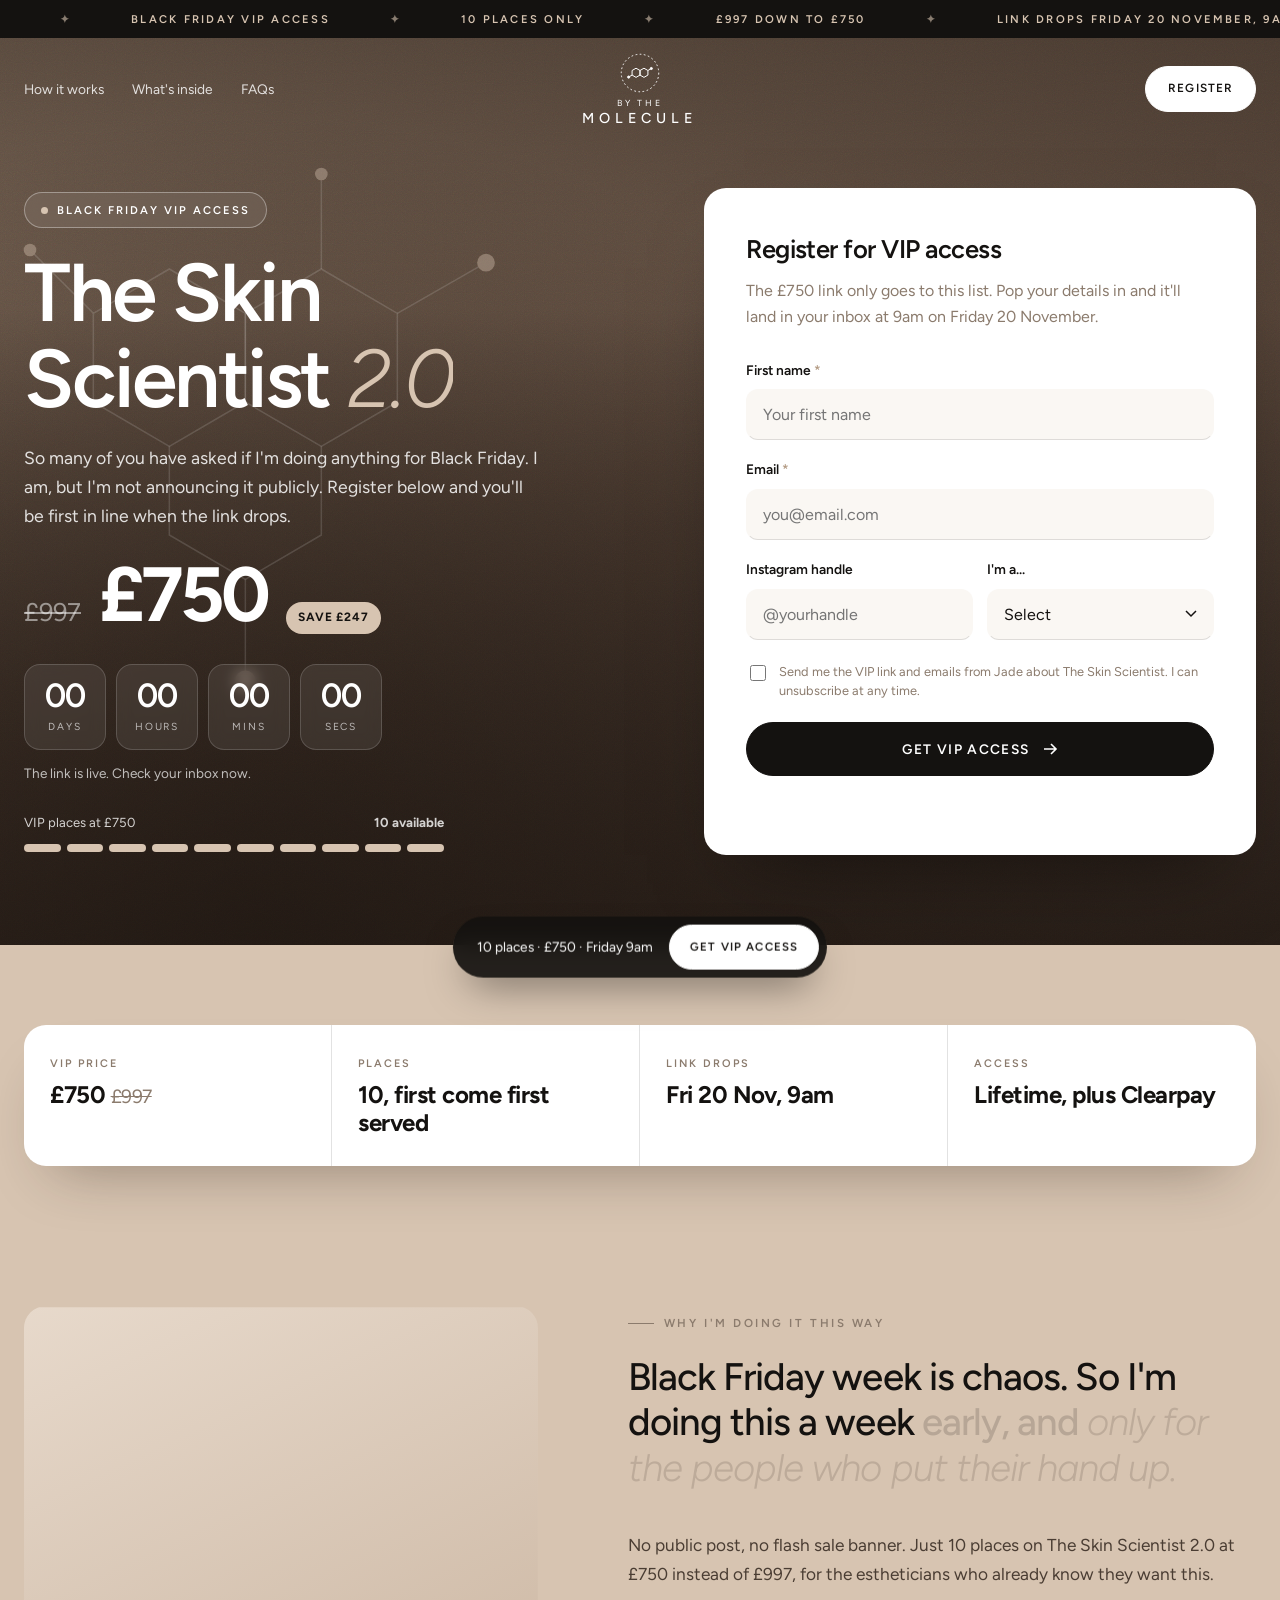
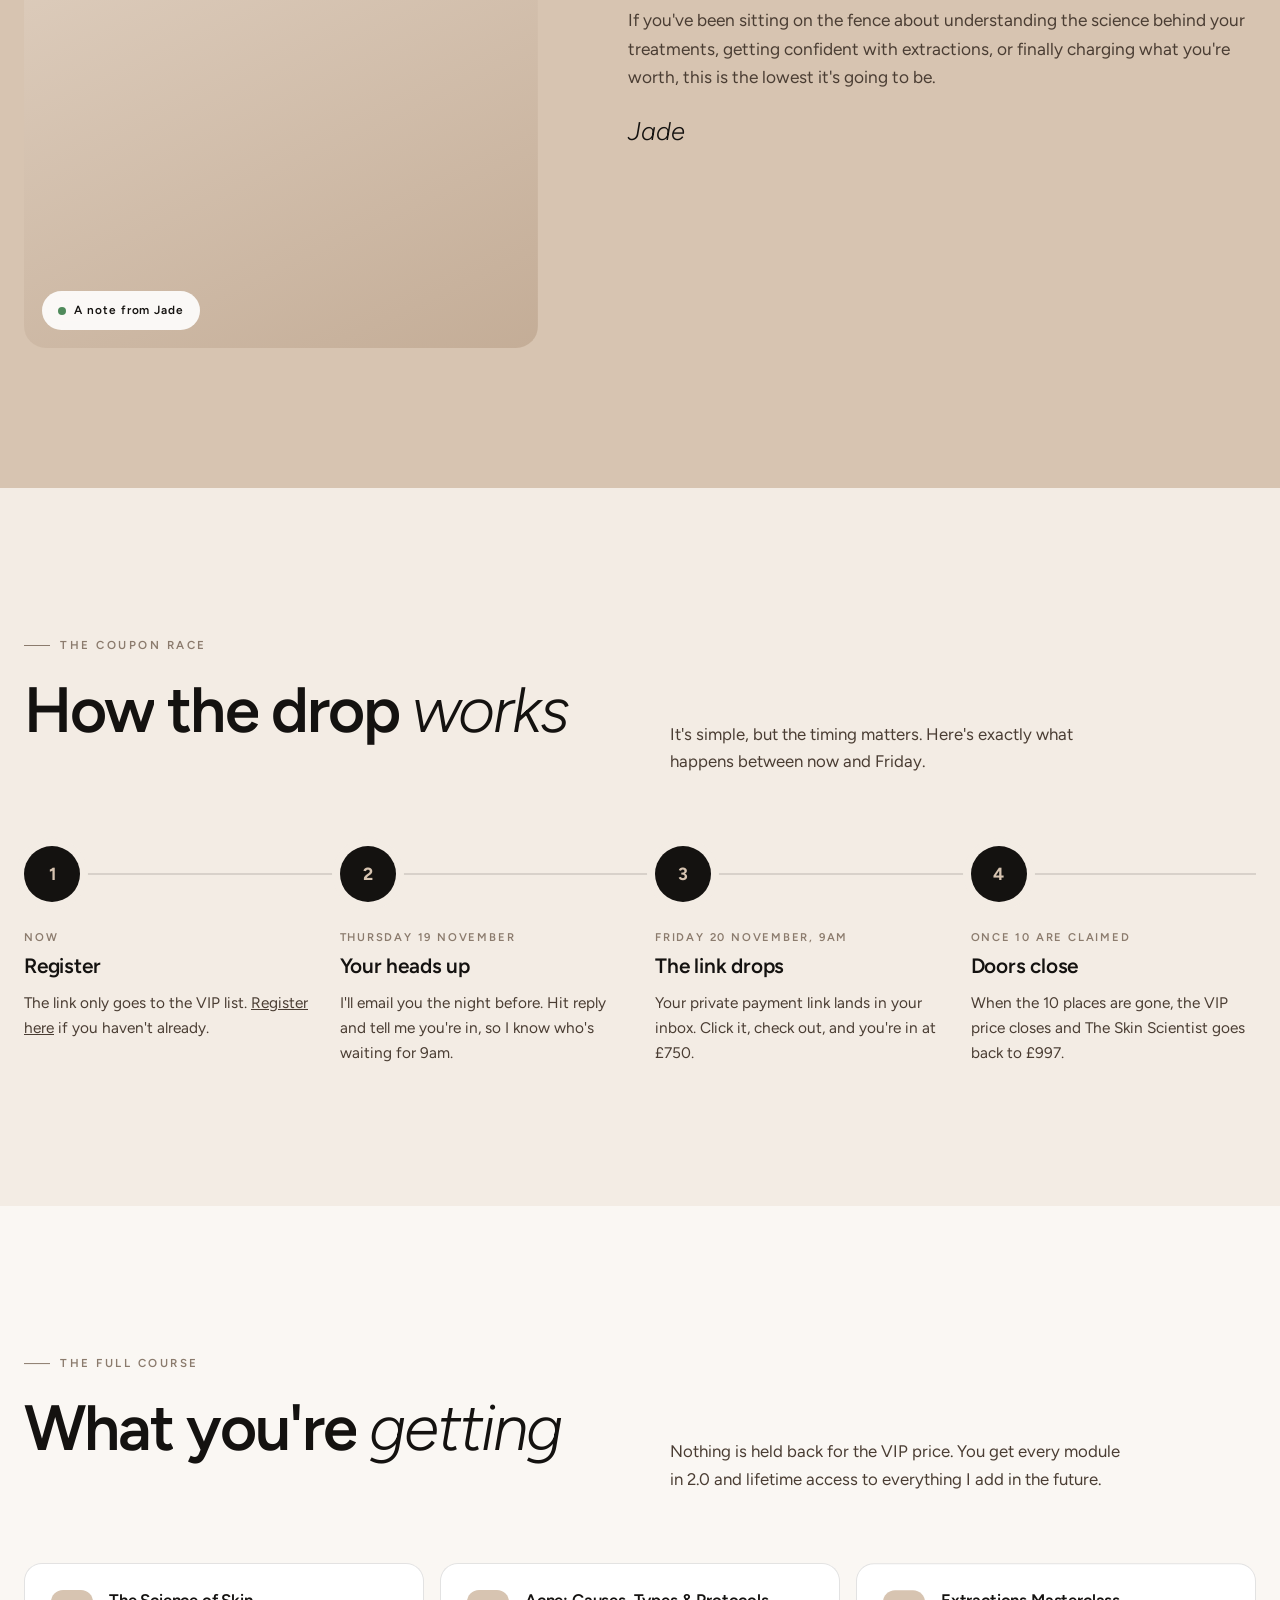
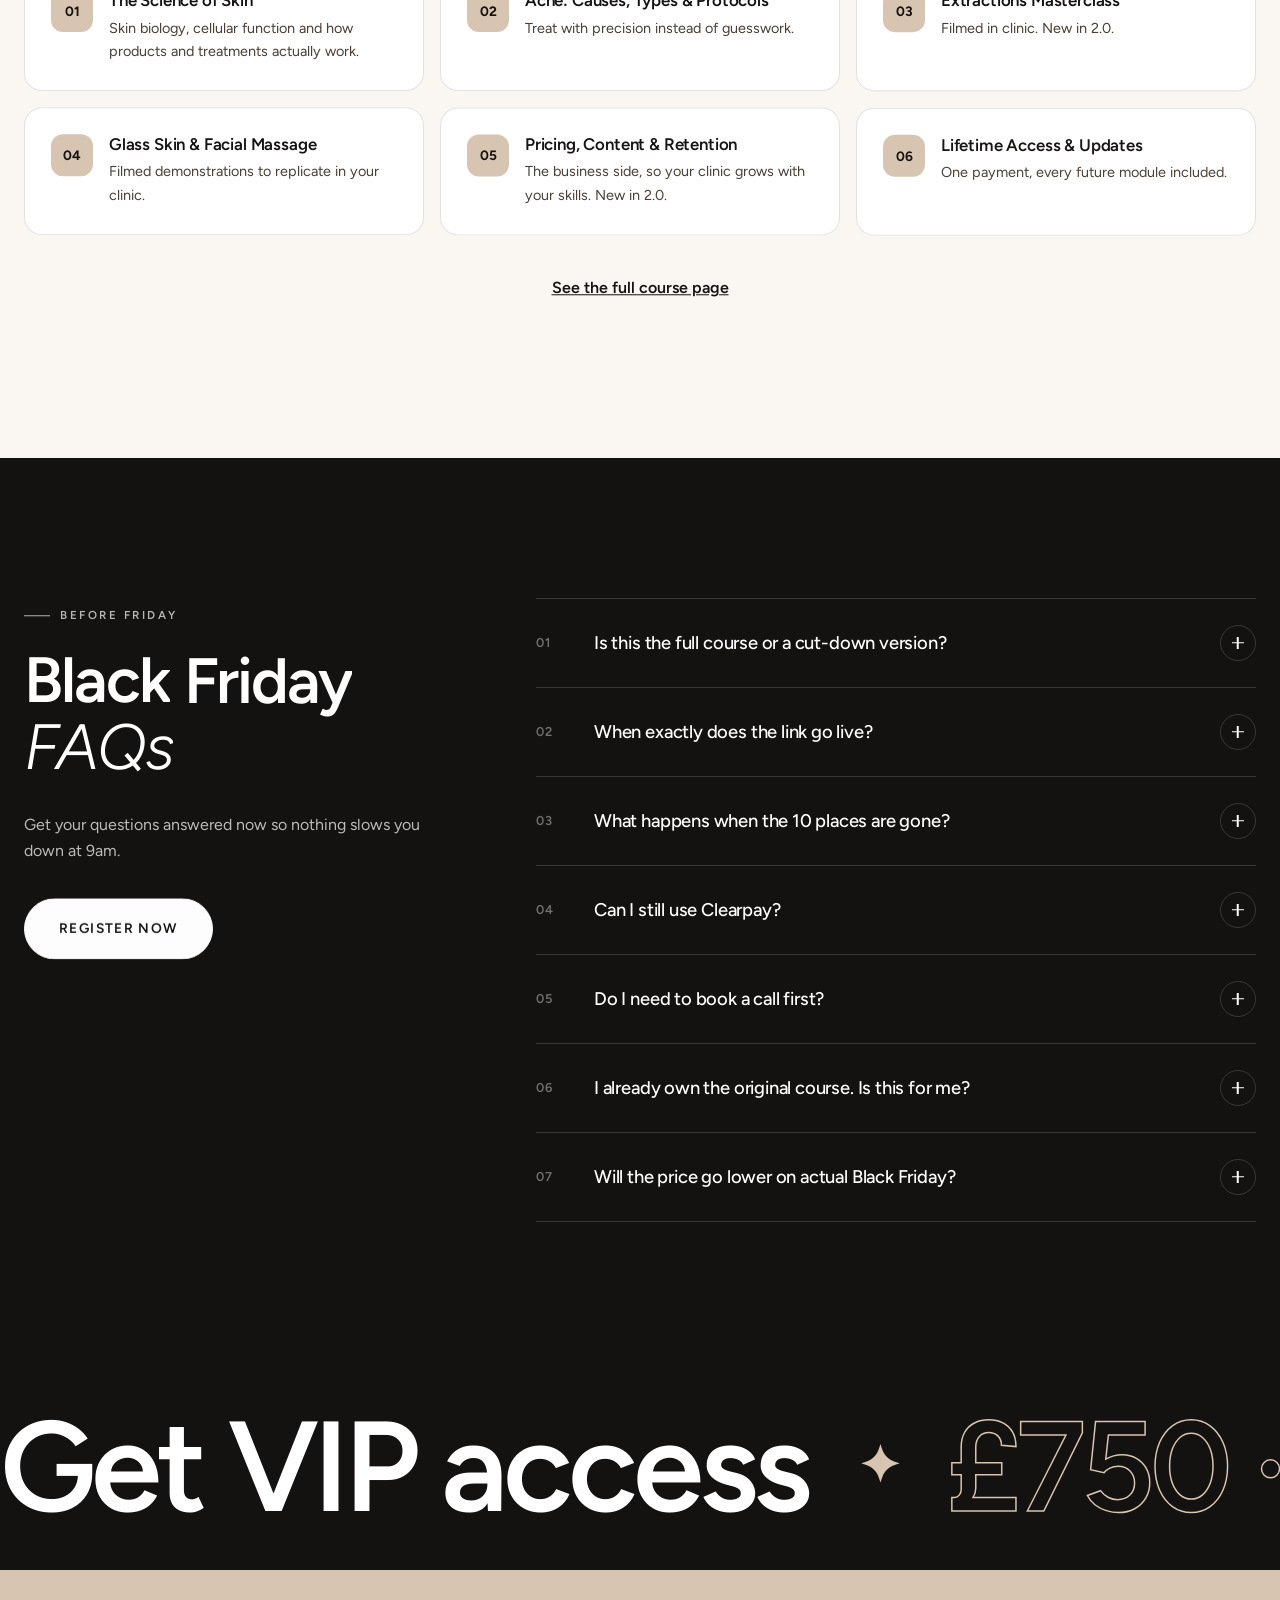
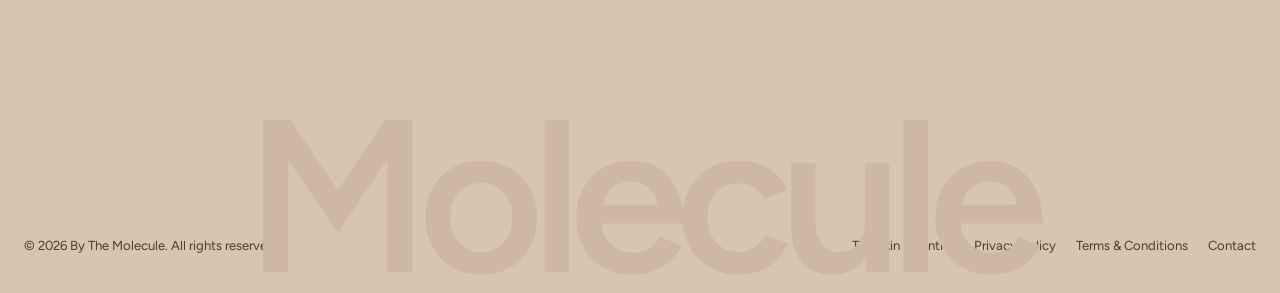
==== black-friday/index.html @ 4984ec11 "Add Skin Scientist sales page and Black Friday VIP register page Static HTML/CSS/JS site with GSAP a" ====
<!DOCTYPE html>
<html lang="en-GB">
<head>
  <meta charset="UTF-8">
  <meta name="viewport" content="width=device-width, initial-scale=1">
  <title>Black Friday VIP Access | The Skin Scientist 2.0</title>
  <meta name="description" content="Register for Black Friday VIP access to The Skin Scientist 2.0. 10 places at £750, link drops Friday 20 November at 9am.">
  <meta name="robots" content="noindex, nofollow">
  <meta property="og:title" content="Black Friday VIP Access | The Skin Scientist 2.0">
  <meta property="og:description" content="10 places. £750. Link drops Friday 20 November, 9am. VIP list only.">
  <meta property="og:image" content="../assets/img/og-black-friday.jpg">
  <link rel="icon" href="../assets/img/favicon.png">
  <link rel="preconnect" href="https://fonts.googleapis.com">
  <link rel="preconnect" href="https://fonts.gstatic.com" crossorigin>
  <link href="https://fonts.googleapis.com/css2?family=Figtree:ital,wght@0,300;0,400;0,500;0,600;0,700;1,300;1,400&display=swap" rel="stylesheet">
  <link rel="stylesheet" href="../assets/css/styles.css">
  <script>
    document.documentElement.classList.add("anim");
    setTimeout(function () { if (!window.gsap) document.documentElement.classList.remove("anim"); }, 2500);
  </script>
</head>
<body>

  <div class="cursor" aria-hidden="true"></div>

  <div class="announce" aria-label="Announcement">
    <div class="announce-track">
      <span>Black Friday VIP access</span><span>10 places only</span><span>£997 down to £750</span><span>Link drops Friday 20 November, 9am</span>
      <span>Black Friday VIP access</span><span>10 places only</span><span>£997 down to £750</span><span>Link drops Friday 20 November, 9am</span>
    </div>
  </div>

  <!-- ================= HEADER ================= -->
  <header class="site-header">
    <div class="container header-inner">
      <nav class="main-nav" aria-label="On this page">
        <a href="#how">How it works</a>
        <a href="#inside">What's inside</a>
        <a href="#faq">FAQs</a>
      </nav>
      <button class="nav-toggle" aria-label="Menu" aria-expanded="false"><span></span><span></span><span></span></button>
      <a href="../skin-scientist/" class="logo" aria-label="The Skin Scientist">
        <svg class="logo-mark" viewBox="0 0 48 48" fill="none" stroke="currentColor" stroke-width="1.2">
          <circle class="ring" cx="24" cy="24" r="22.5" stroke-dasharray="2 3"/>
          <path d="M14.5 21l4.75-2.75L24 21v5.5l-4.75 2.75-4.75-2.75z"/>
          <path d="M24 21l4.75-2.75L33.5 21v5.5l-4.75 2.75L24 26.5z"/>
          <path d="M33.5 21l3.5-2M14.5 26.5l-3.5 2"/>
          <circle cx="37.6" cy="18.6" r="1.3" fill="currentColor"/>
          <circle cx="10.4" cy="28.9" r="1.3" fill="currentColor"/>
        </svg>
        <span class="logo-small">By The</span>
        <span class="logo-big">Molecule</span>
      </a>
      <div class="header-cta"><a href="#register" class="btn magnetic">Register</a></div>
    </div>
  </header>

  <div class="mobile-menu" aria-label="Mobile menu">
    <a href="#register">Register</a>
    <a href="#how">How it works</a>
    <a href="#inside">What's inside</a>
    <a href="#faq">FAQs</a>
  </div>

  <main>

    <!-- ================= HERO + REGISTER FORM ================= -->
    <section class="reg-hero" id="register" data-hide-sticky>
      <div class="hero-bg"><img src="../assets/img/hero-treatment-room.jpg" alt="" fetchpriority="high"></div>
      <div class="hero-grain"></div>

      <svg class="hero-molecule" viewBox="0 0 600 600" fill="none" stroke-width="1.2" aria-hidden="true" style="left:-160px;right:auto;top:60px;opacity:.4">
        <path d="M200 170l60-35 60 35v70l-60 35-60-35z"/>
        <path d="M320 170l60-35 60 35v70l-60 35-60-35z"/>
        <path d="M260 275v70l60 35 60-35v-70"/>
        <line x1="440" y1="170" x2="510" y2="130"/>
        <line x1="380" y1="135" x2="380" y2="60"/>
        <line x1="320" y1="380" x2="320" y2="460"/>
        <line x1="200" y1="170" x2="150" y2="120"/>
        <circle cx="510" cy="130" r="7"/>
        <circle cx="380" cy="60" r="5"/>
        <circle cx="320" cy="460" r="8"/>
        <circle cx="150" cy="120" r="5"/>
      </svg>

      <div class="container reg-grid">
        <div>
          <span class="pill" data-reveal><i></i> Black Friday VIP access</span>
          <h1 data-split>The Skin Scientist <span class="soft">2.0</span></h1>
          <p class="lead" data-reveal>So many of you have asked if I'm doing anything for Black Friday. I am, but I'm not announcing it publicly. Register below and you'll be first in line when the link drops.</p>

          <div class="price-strike" data-reveal><s>£997</s><b>£750</b><span>Save £247</span></div>

          <div class="countdown" data-countdown="2026-11-20T09:00:00Z" aria-label="Countdown to the link drop" data-reveal>
            <div><b data-d>00</b><small>Days</small></div>
            <div><b data-h>00</b><small>Hours</small></div>
            <div><b data-m>00</b><small>Mins</small></div>
            <div><b data-s>00</b><small>Secs</small></div>
          </div>
          <p class="countdown-caption" data-countdown-caption data-reveal>until the VIP link drops: Friday 20 November, 9am UK time</p>

          <div class="places" data-reveal>
            <div class="places-row"><span>VIP places at £750</span><b>10 available</b></div>
            <div class="places-dots"><i class="lit"></i><i class="lit"></i><i class="lit"></i><i class="lit"></i><i class="lit"></i><i class="lit"></i><i class="lit"></i><i class="lit"></i><i class="lit"></i><i class="lit"></i></div>
          </div>
        </div>

        <div class="form-card" data-reveal>
          <h3>Register for VIP access</h3>
          <p class="form-intro">The £750 link only goes to this list. Pop your details in and it'll land in your inbox at 9am on Friday 20 November.</p>
          <form data-form="vip">
            <div class="field">
              <label for="v-name">First name <span class="req">*</span></label>
              <input id="v-name" name="first_name" type="text" autocomplete="given-name" placeholder="Your first name" required>
            </div>
            <div class="field">
              <label for="v-email">Email <span class="req">*</span></label>
              <input id="v-email" name="email" type="email" autocomplete="email" placeholder="you@email.com" required>
            </div>
            <div class="field-row">
              <div class="field">
                <label for="v-ig">Instagram handle</label>
                <input id="v-ig" name="instagram" type="text" placeholder="@yourhandle">
              </div>
              <div class="field">
                <label for="v-role">I'm a...</label>
                <select id="v-role" name="role">
                  <option value="">Select</option>
                  <option>Esthetician</option>
                  <option>Skin specialist</option>
                  <option>Facialist</option>
                  <option>Clinic owner</option>
                  <option>In training</option>
                </select>
              </div>
            </div>
            <label class="consent">
              <input type="checkbox" name="consent" required>
              <span>Send me the VIP link and emails from Jade about The Skin Scientist. I can unsubscribe at any time.</span>
            </label>
            <button type="submit" class="btn btn--block">Get VIP access
              <svg class="arrow" viewBox="0 0 16 16" fill="none" stroke="currentColor" stroke-width="1.6"><path d="M2 8h12M9 3l5 5-5 5"/></svg>
            </button>
            <p class="form-msg" role="status"></p>
          </form>
          <div class="form-success" role="status">
            <span class="check"><svg viewBox="0 0 40 40"><path d="M10 21l7 7 14-15"/></svg></span>
            <h3>You're on the list</h3>
            <p>Watch your inbox at 9am on Friday 20 November. Search for "Skin Scientist" and move my email to your main inbox so the link doesn't get lost.</p>
          </div>
        </div>
      </div>
    </section>

    <!-- ================= FACTS ================= -->
    <section class="section--sand" style="padding:80px 0">
      <div class="container">
        <div class="facts" data-stagger>
          <div><small>VIP price</small><b>£750 <span style="color:var(--muted);font-weight:400;font-size:.8em"><s>£997</s></span></b></div>
          <div><small>Places</small><b>10, first come first served</b></div>
          <div><small>Link drops</small><b>Fri 20 Nov, 9am</b></div>
          <div><small>Access</small><b>Lifetime, plus Clearpay</b></div>
        </div>
      </div>
    </section>

    <!-- ================= LETTER ================= -->
    <section class="section section--sand" style="padding-top:60px">
      <div class="container why-grid" style="margin-top:0">
        <div class="sticky-media">
          <div class="media" data-clip>
            <img src="../assets/img/jade-laptop.jpg" alt="Jade Irving" loading="lazy">
            <span class="media-tag"><i></i> A note from Jade</span>
          </div>
        </div>
        <div>
          <span class="eyebrow" data-reveal>Why I'm doing it this way</span>
          <p class="statement" data-fill style="font-size:clamp(1.6rem,3vw,2.6rem)">Black Friday week is chaos. So I'm doing this a week early, and <span class="soft">only for the people who put their hand up.</span></p>
          <div class="prose-lg" style="margin-top:30px">
            <p data-reveal>No public post, no flash sale banner. Just 10 places on The Skin Scientist 2.0 at £750 instead of £997, for the estheticians who already know they want this.</p>
            <p data-reveal>If you've been sitting on the fence about understanding the science behind your treatments, getting confident with extractions, or finally charging what you're worth, this is the lowest it's going to be.</p>
            <p data-reveal style="font-size:1.6rem;font-style:italic;font-weight:300;color:var(--ink)">Jade</p>
          </div>
        </div>
      </div>
    </section>

    <!-- ================= HOW IT WORKS ================= -->
    <section class="section section--cream" id="how">
      <div class="container">
        <div class="section-head" style="margin-bottom:0">
          <div>
            <span class="eyebrow" data-reveal>The coupon race</span>
            <h2 data-split>How the drop <span class="soft">works</span></h2>
          </div>
          <p data-reveal>It's simple, but the timing matters. Here's exactly what happens between now and Friday.</p>
        </div>
        <div class="timeline">
          <div class="timeline-line"><i></i></div>
          <div class="t-step" data-reveal>
            <div class="t-dot">1</div>
            <div class="t-when">Now</div>
            <h3>Register</h3>
            <p>The link only goes to the VIP list. <a href="#register">Register here</a> if you haven't already.</p>
          </div>
          <div class="t-step" data-reveal>
            <div class="t-dot">2</div>
            <div class="t-when">Thursday 19 November</div>
            <h3>Your heads up</h3>
            <p>I'll email you the night before. Hit reply and tell me you're in, so I know who's waiting for 9am.</p>
          </div>
          <div class="t-step" data-reveal>
            <div class="t-dot">3</div>
            <div class="t-when">Friday 20 November, 9am</div>
            <h3>The link drops</h3>
            <p>Your private payment link lands in your inbox. Click it, check out, and you're in at £750.</p>
          </div>
          <div class="t-step" data-reveal>
            <div class="t-dot">4</div>
            <div class="t-when">Once 10 are claimed</div>
            <h3>Doors close</h3>
            <p>When the 10 places are gone, the VIP price closes and The Skin Scientist goes back to £997.</p>
          </div>
        </div>
      </div>
    </section>

    <!-- ================= WHAT'S INSIDE ================= -->
    <section class="section section--paper" id="inside">
      <div class="container">
        <div class="section-head">
          <div>
            <span class="eyebrow" data-reveal>The full course</span>
            <h2 data-split>What you're <span class="soft">getting</span></h2>
          </div>
          <p data-reveal>Nothing is held back for the VIP price. You get every module in 2.0 and lifetime access to everything I add in the future.</p>
        </div>
        <div class="inside-grid" data-stagger>
          <div class="inside-item"><span class="ix">01</span><div><h3>The Science of Skin</h3><p>Skin biology, cellular function and how products and treatments actually work.</p></div></div>
          <div class="inside-item"><span class="ix">02</span><div><h3>Acne: Causes, Types &amp; Protocols</h3><p>Treat with precision instead of guesswork.</p></div></div>
          <div class="inside-item"><span class="ix">03</span><div><h3>Extractions Masterclass</h3><p>Filmed in clinic. New in 2.0.</p></div></div>
          <div class="inside-item"><span class="ix">04</span><div><h3>Glass Skin &amp; Facial Massage</h3><p>Filmed demonstrations to replicate in your clinic.</p></div></div>
          <div class="inside-item"><span class="ix">05</span><div><h3>Pricing, Content &amp; Retention</h3><p>The business side, so your clinic grows with your skills. New in 2.0.</p></div></div>
          <div class="inside-item"><span class="ix">06</span><div><h3>Lifetime Access &amp; Updates</h3><p>One payment, every future module included.</p></div></div>
        </div>
        <p class="center" data-reveal style="margin-top:40px"><a href="../skin-scientist/" style="color:var(--ink);font-weight:600">See the full course page</a></p>
      </div>
    </section>

    <!-- ================= FAQ ================= -->
    <section class="section section--dark" id="faq">
      <div class="container faq-wrap">
        <div class="faq-side">
          <span class="eyebrow light" data-reveal>Before Friday</span>
          <h2 data-split>Black Friday <span class="soft">FAQs</span></h2>
          <p data-reveal>Get your questions answered now so nothing slows you down at 9am.</p>
          <a href="#register" class="btn btn--light magnetic" data-reveal style="margin-top:16px">Register now</a>
        </div>
        <div>
          <div class="faq-item"><button class="faq-q" aria-expanded="false"><span class="num">01</span>Is this the full course or a cut-down version?<span class="pm"></span></button><div class="faq-a"><div><p>The full course. Every module in The Skin Scientist 2.0, including the extractions masterclass and the business modules, with lifetime access and all future updates.</p></div></div></div>
          <div class="faq-item"><button class="faq-q" aria-expanded="false"><span class="num">02</span>When exactly does the link go live?<span class="pm"></span></button><div class="faq-a"><div><p>9am UK time on Friday 20 November. It goes to the VIP list by email, so make sure you've registered and my emails are landing in your main inbox.</p></div></div></div>
          <div class="faq-item"><button class="faq-q" aria-expanded="false"><span class="num">03</span>What happens when the 10 places are gone?<span class="pm"></span></button><div class="faq-a"><div><p>The VIP price closes and the course goes back to £997. There won't be a second round at this price.</p></div></div></div>
          <div class="faq-item"><button class="faq-q" aria-expanded="false"><span class="num">04</span>Can I still use Clearpay?<span class="pm"></span></button><div class="faq-a"><div><p>Yes. You can split the £750 into interest-free instalments using Clearpay at checkout.</p></div></div></div>
          <div class="faq-item"><button class="faq-q" aria-expanded="false"><span class="num">05</span>Do I need to book a call first?<span class="pm"></span></button><div class="faq-a"><div><p>No. This is a direct checkout link, so you can enrol straight away. If you have questions, DM me on Instagram before Friday and I'll answer them.</p></div></div></div>
          <div class="faq-item"><button class="faq-q" aria-expanded="false"><span class="num">06</span>I already own the original course. Is this for me?<span class="pm"></span></button><div class="faq-a"><div><p>You already have access to 2.0, including the new extractions and business modules, at no extra cost. You don't need to buy again.</p></div></div></div>
          <div class="faq-item"><button class="faq-q" aria-expanded="false"><span class="num">07</span>Will the price go lower on actual Black Friday?<span class="pm"></span></button><div class="faq-a"><div><p>No. This is the only Black Friday offer on The Skin Scientist this year, and it's only for the VIP list.</p></div></div></div>
        </div>
      </div>
    </section>

    <div class="big-marquee">
      <a href="#register" class="big-marquee-track" aria-label="Register for VIP access">
        <span>Get VIP access</span><span class="outline">£750 · 10 places</span><span>Get VIP access</span><span class="outline">£750 · 10 places</span>
        <span>Get VIP access</span><span class="outline">£750 · 10 places</span><span>Get VIP access</span><span class="outline">£750 · 10 places</span>
      </a>
    </div>

  </main>

  <footer class="site-footer" data-hide-sticky style="padding-top:60px">
    <div class="container">
      <div class="footer-word" aria-hidden="true" style="margin-top:0">Molecule</div>
      <div class="footer-bottom">
        <span>© <span data-year>2026</span> By The Molecule. All rights reserved.</span>
        <div class="footer-links">
          <a href="../skin-scientist/">The Skin Scientist</a>
          <a href="../privacy-policy/">Privacy Policy</a>
          <a href="../terms/">Terms &amp; Conditions</a>
          <a href="../contact/">Contact</a>
        </div>
      </div>
    </div>
  </footer>

  <div class="sticky-cta">
    <span>10 places · £750 · Friday 9am</span>
    <a href="#register" class="btn btn--light">Get VIP access</a>
  </div>

  <script src="../assets/js/vendor/gsap.min.js"></script>
  <script src="../assets/js/vendor/ScrollTrigger.min.js"></script>
  <script src="../assets/js/main.js"></script>
</body>
</html>
---- assets/css/styles.css ----
/* ==========================================================
   By The Molecule / The Skin Scientist
   Design system v2
   ========================================================== */

:root {
  --sand: #d7c4b1;
  --sand-2: #cdb8a3;
  --sand-deep: #b49c85;
  --cream: #f3ece4;
  --paper: #faf7f3;
  --ink: #141210;
  --ink-2: #221d19;
  --espresso: #3a2e26;
  --cocoa: #4a3d33;
  --muted: #8b7b6d;
  --line: rgba(20, 18, 16, 0.12);
  --line-light: rgba(255, 255, 255, 0.16);
  --white: #ffffff;
  --good: #4f8a5b;
  --bad: #b8433a;

  --font: "Figtree", "Helvetica Neue", Arial, sans-serif;
  --r: 22px;
  --r-sm: 12px;
  --max: 1240px;
  --ease: cubic-bezier(0.22, 1, 0.36, 1);
  --shadow: 0 30px 60px -30px rgba(40, 28, 18, 0.4);
}

*, *::before, *::after { box-sizing: border-box; }
html { scroll-behavior: smooth; -webkit-text-size-adjust: 100%; }
body {
  margin: 0;
  font-family: var(--font);
  font-size: 16px;
  line-height: 1.65;
  color: var(--cocoa);
  background: var(--paper);
  -webkit-font-smoothing: antialiased;
  overflow-x: hidden;
}
img { max-width: 100%; display: block; }
a { color: inherit; }
button { font-family: inherit; }
::selection { background: var(--ink); color: var(--sand); }

h1, h2, h3, h4 { color: var(--ink); margin: 0 0 0.5em; font-weight: 600; line-height: 1.04; letter-spacing: -0.03em; }
h1 { font-size: clamp(3.2rem, 9vw, 8.4rem); }
h2 { font-size: clamp(2.3rem, 5vw, 4.2rem); }
h3 { font-size: 1.3rem; letter-spacing: -0.01em; line-height: 1.2; }
p { margin: 0 0 1.05em; }
em.soft, .soft { font-style: italic; font-weight: 300; }

.container { width: min(100% - 48px, var(--max)); margin-inline: auto; }
.center { text-align: center; }
.eyebrow {
  display: inline-flex; align-items: center; gap: 10px;
  font-size: 0.72rem; font-weight: 600; letter-spacing: 0.22em; text-transform: uppercase;
  color: var(--muted); margin-bottom: 22px;
}
.eyebrow::before { content: ""; width: 26px; height: 1px; background: currentColor; }
.on-dark .eyebrow, .eyebrow.light { color: rgba(255, 255, 255, 0.7); }

/* ---------- Animation pre-states (only when JS animation is running) ---------- */
.anim [data-reveal], .anim [data-stagger] > * { opacity: 0; transform: translateY(40px); }
.anim [data-clip] { clip-path: inset(100% 0 0 0); }
.split-word { display: inline-block; overflow: hidden; vertical-align: top; padding-bottom: 0.08em; margin-bottom: -0.08em; }
.split-word > span { display: inline-block; }
.anim [data-split] .split-word > span { transform: translateY(110%); }

/* ---------- Buttons ---------- */
.btn {
  --bg: var(--ink); --fg: var(--white);
  white-space: nowrap;
  position: relative; overflow: hidden; isolation: isolate;
  display: inline-flex; align-items: center; justify-content: center; gap: 12px;
  padding: 18px 34px;
  border-radius: 999px;
  background: var(--bg); color: var(--fg);
  font-weight: 600; font-size: 0.86rem; letter-spacing: 0.1em; text-transform: uppercase;
  text-decoration: none; border: 1px solid var(--bg); cursor: pointer;
  transition: color 0.45s var(--ease), border-color 0.45s var(--ease);
  will-change: transform;
}
.btn::before {
  content: ""; position: absolute; inset: 0; z-index: -1;
  background: var(--sand);
  border-radius: inherit;
  transform: translateY(101%);
  transition: transform 0.5s var(--ease);
}
.btn:hover::before { transform: translateY(0); }
.btn:hover { color: var(--ink); border-color: var(--sand); }
.btn .arrow { width: 16px; height: 16px; transition: transform 0.4s var(--ease); }
.btn:hover .arrow { transform: translateX(4px) rotate(-45deg); }
.btn--light { --bg: var(--white); --fg: var(--ink); }
.btn--light::before { background: var(--ink); }
.btn--light:hover { color: var(--white); border-color: var(--ink); }
.btn--outline { --bg: transparent; --fg: var(--white); border-color: rgba(255,255,255,0.45); }
.btn--outline::before { background: var(--white); }
.btn--outline:hover { color: var(--ink); border-color: var(--white); }
.btn--block { width: 100%; }
.btn:disabled { opacity: 0.6; cursor: wait; }

.play-ic { width: 30px; height: 30px; border-radius: 50%; background: var(--white); display: grid; place-items: center; margin: -8px -14px -8px -10px; }
.play-ic svg { width: 10px; height: 10px; fill: var(--ink); margin-left: 2px; }

/* ---------- Announcement ---------- */
.announce {
  background: var(--ink); color: var(--sand);
  font-size: 0.7rem; font-weight: 600; letter-spacing: 0.2em; text-transform: uppercase;
  overflow: hidden; white-space: nowrap; padding: 10px 0;
  position: relative; z-index: 60;
}
.announce-track { display: inline-flex; gap: 60px; animation: marquee 40s linear infinite; padding-left: 60px; }
.announce-track span::before { content: "\2726"; margin-right: 60px; opacity: 0.6; }

/* ---------- Header ---------- */
.site-header {
  position: fixed; left: 0; right: 0; top: 37px; z-index: 55;
  transition: background 0.5s var(--ease), top 0.4s var(--ease), box-shadow 0.5s, transform 0.5s var(--ease), color 0.4s;
  color: var(--white);
}
.site-header.scrolled {
  top: 0;
  background: rgba(250, 247, 243, 0.86);
  backdrop-filter: blur(16px) saturate(1.4);
  -webkit-backdrop-filter: blur(16px) saturate(1.4);
  box-shadow: 0 1px 0 var(--line);
  color: var(--ink);
}
.site-header.hidden { transform: translateY(-110%); }
.header-inner { display: grid; grid-template-columns: 1fr auto 1fr; align-items: center; padding: 16px 0; }
.main-nav { display: flex; gap: 28px; }
.main-nav a {
  position: relative; font-size: 0.86rem; text-decoration: none; opacity: 0.82; transition: opacity 0.3s;
}
.main-nav a::after {
  content: ""; position: absolute; left: 0; right: 0; bottom: -4px; height: 1px; background: currentColor;
  transform: scaleX(0); transform-origin: right; transition: transform 0.45s var(--ease);
}
.main-nav a:hover { opacity: 1; }
.main-nav a:hover::after { transform: scaleX(1); transform-origin: left; }
.header-cta { justify-self: end; display: flex; gap: 12px; align-items: center; }
.header-cta .btn { padding: 12px 22px; font-size: 0.74rem; }
.site-header:not(.scrolled) .header-cta .btn { --bg: var(--white); --fg: var(--ink); }
.site-header:not(.scrolled) .header-cta .btn::before { background: var(--ink); }
.site-header:not(.scrolled) .header-cta .btn:hover { color: var(--white); border-color: var(--ink); }

.logo { display: flex; flex-direction: column; align-items: center; text-decoration: none; color: inherit; line-height: 1; }
.logo-mark { width: 40px; height: 40px; margin-bottom: 6px; }
.logo-mark .ring { transform-origin: 24px 24px; animation: spin 30s linear infinite; }
.logo-small { font-size: 0.55rem; letter-spacing: 0.32em; text-transform: uppercase; margin-bottom: 3px; }
.logo-big { font-size: 0.9rem; letter-spacing: 0.34em; text-transform: uppercase; font-weight: 500; }

.nav-toggle { display: none; background: none; border: 0; cursor: pointer; padding: 8px; color: inherit; }
.nav-toggle span { display: block; width: 24px; height: 1.5px; background: currentColor; margin: 6px 0; transition: transform 0.4s var(--ease), opacity 0.3s; }
.nav-open .nav-toggle span:nth-child(1) { transform: translateY(7.5px) rotate(45deg); }
.nav-open .nav-toggle span:nth-child(2) { opacity: 0; }
.nav-open .nav-toggle span:nth-child(3) { transform: translateY(-7.5px) rotate(-45deg); }

.mobile-menu {
  position: fixed; inset: 0; z-index: 54;
  background: var(--ink); color: var(--white);
  display: flex; flex-direction: column; justify-content: center; padding: 0 32px;
  clip-path: circle(0% at 32px 60px);
  transition: clip-path 0.8s var(--ease);
}
.nav-open .mobile-menu { clip-path: circle(150% at 32px 60px); }
.mobile-menu a { font-size: 2.4rem; font-weight: 500; letter-spacing: -0.02em; text-decoration: none; padding: 8px 0; border-bottom: 1px solid var(--line-light); }
.nav-open .site-header { color: var(--white); background: transparent; box-shadow: none; backdrop-filter: none; }

/* ---------- Hero ---------- */
.hero {
  position: relative; min-height: 100svh;
  display: flex; align-items: flex-end;
  color: var(--white);
  padding: 170px 0 70px;
  overflow: hidden;
  background: var(--espresso);
}
.hero-bg {
  position: absolute; inset: -8% 0 0; z-index: 0;
  background: linear-gradient(160deg, #8f7a68 0%, #5e4b3e 55%, #3a2e26 100%);
}
.hero-bg img { width: 100%; height: 100%; object-fit: cover; }
.hero-bg::after {
  content: ""; position: absolute; inset: 0;
  background:
    linear-gradient(180deg, rgba(30, 22, 17, 0.55) 0%, rgba(30, 22, 17, 0.15) 35%, rgba(30, 22, 17, 0.75) 100%),
    radial-gradient(ellipse at 20% 100%, rgba(20, 14, 10, 0.6), transparent 60%);
}
.hero-grain {
  position: absolute; inset: 0; z-index: 1; pointer-events: none; opacity: 0.18; mix-blend-mode: overlay;
  background-image: url("data:image/svg+xml,%3Csvg xmlns='http://www.w3.org/2000/svg' width='160' height='160'%3E%3Cfilter id='n'%3E%3CfeTurbulence type='fractalNoise' baseFrequency='0.9' numOctaves='3'/%3E%3C/filter%3E%3Crect width='100%25' height='100%25' filter='url(%23n)'/%3E%3C/svg%3E");
}
.hero-molecule {
  position: absolute; z-index: 1; right: -120px; top: 90px;
  width: min(62vw, 760px); opacity: 0.55; pointer-events: none;
}
.hero-molecule path, .hero-molecule line { stroke: rgba(255, 255, 255, 0.35); }
.hero-molecule circle { fill: var(--sand); }
.hero .container { position: relative; z-index: 2; }
.hero-top { display: flex; align-items: center; gap: 14px; margin-bottom: 28px; }
.pill {
  display: inline-flex; align-items: center; gap: 9px;
  padding: 8px 16px; border-radius: 999px;
  border: 1px solid rgba(255, 255, 255, 0.35);
  background: rgba(255, 255, 255, 0.08);
  backdrop-filter: blur(8px);
  font-size: 0.7rem; font-weight: 600; letter-spacing: 0.18em; text-transform: uppercase;
}
.pill i { width: 7px; height: 7px; border-radius: 50%; background: var(--sand); box-shadow: 0 0 0 0 rgba(215, 196, 177, 0.7); animation: ping 2s infinite; }
.hero h1 { color: var(--white); margin-bottom: 0; }
.hero h1 .soft { color: var(--sand); }
.hero-bottom {
  display: grid; grid-template-columns: 1.1fr 0.9fr; gap: 50px; align-items: end;
  margin-top: 40px; padding-top: 34px; border-top: 1px solid var(--line-light);
}
.hero-lead { font-size: 1.12rem; max-width: 520px; color: rgba(255, 255, 255, 0.86); margin: 0; }
.hero-actions { display: flex; gap: 14px; flex-wrap: wrap; justify-content: flex-end; }
.scroll-cue {
  position: absolute; z-index: 2; left: 50%; bottom: 22px; transform: translateX(-50%);
  width: 1px; height: 46px; background: rgba(255, 255, 255, 0.2); overflow: hidden;
}
.scroll-cue::after { content: ""; position: absolute; left: 0; top: -50%; width: 100%; height: 50%; background: var(--white); animation: cue 2s var(--ease) infinite; }

/* ---------- Video ---------- */
.video-section { background: var(--espresso); padding: 0 0 120px; position: relative; }
.video-section::after { content: ""; position: absolute; left: 0; right: 0; bottom: 0; height: 50%; background: var(--sand); z-index: 0; }
.video {
  position: relative; z-index: 1;
  aspect-ratio: 16 / 9; border-radius: var(--r); overflow: hidden;
  background: #2a221d center / cover no-repeat;
  box-shadow: 0 50px 100px -40px rgba(0, 0, 0, 0.6);
  cursor: pointer;
}
.video iframe { position: absolute; inset: 0; width: 100%; height: 100%; border: 0; }
.video::before {
  content: ""; position: absolute; inset: 0;
  background: linear-gradient(180deg, rgba(0,0,0,0) 40%, rgba(0,0,0,0.55)),
              linear-gradient(135deg, #6d5848, #3a2e26);
  z-index: 0;
}
.video.has-poster::before { background: linear-gradient(180deg, rgba(0,0,0,0) 40%, rgba(0,0,0,0.55)); }
.video-play {
  position: absolute; inset: 0; z-index: 1; width: 100%;
  display: grid; place-items: center; background: none; border: 0; cursor: pointer; color: var(--white);
}
.video-play-btn {
  width: 120px; height: 120px; border-radius: 50%;
  display: grid; place-items: center;
  background: rgba(255, 255, 255, 0.14); border: 1px solid rgba(255, 255, 255, 0.45);
  backdrop-filter: blur(10px);
  transition: transform 0.5s var(--ease), background 0.4s;
  position: relative;
}
.video-play-btn::before { content: ""; position: absolute; inset: -14px; border-radius: 50%; border: 1px solid rgba(255,255,255,0.25); animation: ring 2.4s var(--ease) infinite; }
.video:hover .video-play-btn { transform: scale(1.08); background: var(--white); }
.video-play-btn svg { width: 26px; height: 26px; fill: currentColor; margin-left: 5px; transition: fill 0.3s; }
.video:hover .video-play-btn svg { fill: var(--ink); }
.video-meta {
  position: absolute; z-index: 1; left: 32px; right: 32px; bottom: 26px;
  display: flex; justify-content: space-between; align-items: flex-end; color: var(--white);
}
.video-meta b { display: block; font-size: 1.3rem; font-weight: 600; letter-spacing: -0.01em; }
.video-meta small { font-size: 0.72rem; letter-spacing: 0.18em; text-transform: uppercase; opacity: 0.8; }

/* ---------- Marquees ---------- */
.ticker { background: var(--sand); border-block: 1px solid var(--line); overflow: hidden; white-space: nowrap; padding: 22px 0; }
.ticker-track { display: inline-flex; animation: marquee 36s linear infinite; }
.ticker-track span {
  display: inline-flex; align-items: center; gap: 28px; margin-right: 28px;
  font-size: clamp(1.1rem, 2vw, 1.6rem); font-weight: 500; color: var(--ink); letter-spacing: -0.01em;
}
.ticker-track span::after { content: ""; width: 10px; height: 10px; border-radius: 50%; border: 1.5px solid var(--sand-deep); }
.ticker-track .soft { font-style: italic; font-weight: 300; }

.big-marquee { overflow: hidden; white-space: nowrap; padding: 40px 0; background: var(--ink); color: var(--white); }
.big-marquee-track { display: inline-flex; animation: marquee 22s linear infinite; }
.big-marquee span { font-size: clamp(3rem, 10vw, 9rem); font-weight: 600; letter-spacing: -0.04em; line-height: 1; margin-right: 50px; display: inline-flex; align-items: center; gap: 50px; }
.big-marquee span::after { content: "\2726"; font-size: 0.4em; color: var(--sand); }
.big-marquee .outline { color: transparent; -webkit-text-stroke: 1.5px var(--sand); }
.big-marquee a { text-decoration: none; color: inherit; }

/* ---------- Sections ---------- */
.section { padding: 140px 0; position: relative; }
.section--sand { background: var(--sand); }
.section--cream { background: var(--cream); }
.section--paper { background: var(--paper); }
.section--white { background: var(--white); }
.section--dark { background: var(--ink); color: rgba(255, 255, 255, 0.72); }
.section--dark h2, .section--dark h3 { color: var(--white); }
.section-head { display: grid; grid-template-columns: 1fr 1fr; gap: 60px; align-items: end; margin-bottom: 70px; }
.section-head p { margin: 0; font-size: 1.05rem; max-width: 460px; }

/* Statement text that fills word by word */
.statement { font-size: clamp(1.8rem, 3.8vw, 3.3rem); line-height: 1.18; letter-spacing: -0.025em; font-weight: 500; color: var(--ink); max-width: 1100px; }
.statement .fill-word { opacity: 1; transition: none; }
.anim .statement .fill-word { opacity: 0.16; }
.statement .soft { color: var(--espresso); }

/* Why section */
.why-grid { display: grid; grid-template-columns: 0.9fr 1.1fr; gap: 90px; margin-top: 110px; align-items: start; }
.sticky-media { position: sticky; top: 110px; }
.media {
  position: relative; border-radius: var(--r); overflow: hidden; aspect-ratio: 4 / 5;
  background: linear-gradient(155deg, #e7d9cb 0%, #c4ad97 100%);
}
.media img { position: absolute; left: 0; top: -7.5%; width: 100%; height: 115%; object-fit: cover; }
.media--land { aspect-ratio: 5 / 4; }
.media-tag {
  position: absolute; left: 18px; bottom: 18px; z-index: 2;
  padding: 10px 16px; border-radius: 999px; background: rgba(255,255,255,0.9); backdrop-filter: blur(8px);
  font-size: 0.74rem; font-weight: 600; letter-spacing: 0.08em; color: var(--ink);
  display: flex; align-items: center; gap: 8px;
}
.media-tag i { width: 8px; height: 8px; border-radius: 50%; background: var(--good); }
.media-float {
  position: absolute; right: -28px; top: 36px; z-index: 2;
  background: var(--ink); color: var(--white); border-radius: 18px; padding: 18px 20px; width: 190px;
  box-shadow: var(--shadow);
}
.media-float b { display: block; font-size: 2.1rem; line-height: 1; letter-spacing: -0.03em; color: var(--sand); }
.media-float small { font-size: 0.78rem; opacity: 0.8; }

.prose-lg p { font-size: 1.08rem; }
.benefits { list-style: none; padding: 0; margin: 40px 0 0; border-top: 1px solid var(--line); }
.benefits li {
  display: grid; grid-template-columns: 54px 1fr; gap: 10px;
  padding: 22px 0; border-bottom: 1px solid var(--line);
  transition: padding 0.5s var(--ease), background 0.5s;
}
.benefits li:hover { padding-left: 14px; }
.benefits .n { font-size: 0.8rem; font-weight: 600; color: var(--sand-deep); padding-top: 4px; letter-spacing: 0.1em; }
.benefits b { color: var(--ink); font-weight: 600; }

/* ---------- Stats ---------- */
.stats { display: grid; grid-template-columns: repeat(4, 1fr); border-top: 1px solid var(--line-light); }
.stat { padding: 46px 30px 10px 0; border-right: 1px solid var(--line-light); }
.stat:last-child { border-right: 0; }
.stat + .stat { padding-left: 30px; }
.stat b { display: block; font-size: clamp(3rem, 6vw, 5.4rem); line-height: 1; letter-spacing: -0.05em; color: var(--white); font-weight: 600; }
.stat b sup { font-size: 0.4em; color: var(--sand); vertical-align: top; margin-left: 4px; }
.stat > span { display: block; margin-top: 12px; font-size: 0.92rem; color: rgba(255,255,255,0.65); max-width: 200px; }

/* ---------- Skin layers explorer ---------- */
.layers-wrap { display: grid; grid-template-columns: 1.15fr 0.85fr; gap: 70px; align-items: center; }
.skin {
  position: relative; border-radius: var(--r); overflow: hidden;
  box-shadow: var(--shadow); background: var(--white);
  user-select: none;
}
.skin-layer {
  position: relative; width: 100%; border: 0; text-align: left; cursor: pointer;
  display: flex; align-items: center; justify-content: space-between;
  padding: 0 26px; color: var(--ink);
  transition: filter 0.4s, flex 0.6s var(--ease), height 0.6s var(--ease);
  font-weight: 600; font-size: 0.9rem;
}
.skin-layer .lbl { position: relative; z-index: 2; display: flex; gap: 12px; align-items: center; }
.skin-layer .lbl small { font-weight: 400; color: rgba(20,18,16,0.6); font-size: 0.78rem; }
.skin-layer .dot { width: 26px; height: 26px; border-radius: 50%; display: grid; place-items: center; background: rgba(255,255,255,0.75); font-size: 0.72rem; transition: background 0.3s, color 0.3s; }
.skin-layer.active .dot, .skin-layer:hover .dot { background: var(--ink); color: var(--white); }
.skin-layer::after {
  content: ""; position: absolute; inset: 0; background-size: 18px 18px; opacity: 0.5; pointer-events: none;
}
.skin-layer.l1 { height: 70px; background: #efe3d6; }
.skin-layer.l1::after { background-image: repeating-linear-gradient(0deg, rgba(120, 90, 70, 0.12) 0 2px, transparent 2px 9px); }
.skin-layer.l2 { height: 120px; background: #e6d1be; }
.skin-layer.l2::after { background-image: radial-gradient(circle at 50% 50%, rgba(120, 85, 60, 0.18) 3px, transparent 4px); }
.skin-layer.l3 { height: 150px; background: #dbbfa8; }
.skin-layer.l3::after { background-image: repeating-linear-gradient(115deg, rgba(150, 90, 70, 0.14) 0 2px, transparent 2px 14px); background-size: auto; }
.skin-layer.l4 { height: 110px; background: #f2e7c9; }
.skin-layer.l4::after { background-image: radial-gradient(circle, rgba(200, 170, 110, 0.35) 12px, transparent 13px); background-size: 34px 34px; }
.skin-layer.active { filter: brightness(1.04) saturate(1.1); box-shadow: inset 4px 0 0 var(--ink); }
.skin-follicle {
  position: absolute; z-index: 1; left: 62%; top: 0; width: 46px; height: 330px; pointer-events: none;
}
.skin-follicle path { fill: rgba(150, 105, 80, 0.22); stroke: rgba(110, 75, 55, 0.4); stroke-width: 1.5; }
.skin-follicle .hair { fill: none; stroke: #5e4636; stroke-width: 2; stroke-linecap: round; }
.skin-pulse { position: absolute; z-index: 3; width: 16px; height: 16px; border-radius: 50%; background: var(--ink); pointer-events: none; transition: top 0.6s var(--ease), left 0.6s var(--ease); }
.skin-pulse::after { content: ""; position: absolute; inset: -8px; border-radius: 50%; border: 1.5px solid var(--ink); animation: ring 1.8s var(--ease) infinite; }

.layer-panel { position: relative; min-height: 330px; }
.layer-info { position: absolute; inset: 0; opacity: 0; transform: translateY(20px); pointer-events: none; transition: opacity 0.5s var(--ease), transform 0.6s var(--ease); }
.layer-info.active { opacity: 1; transform: none; pointer-events: auto; position: relative; }
.layer-info .tag { display: inline-block; padding: 6px 14px; border-radius: 999px; background: var(--ink); color: var(--white); font-size: 0.7rem; letter-spacing: 0.14em; text-transform: uppercase; font-weight: 600; margin-bottom: 18px; }
.layer-info h3 { font-size: clamp(1.7rem, 3vw, 2.4rem); letter-spacing: -0.03em; }
.layer-info p { font-size: 1.04rem; }
.layer-info ul { list-style: none; padding: 0; margin: 18px 0 0; }
.layer-info li { padding: 10px 0 10px 26px; border-bottom: 1px solid var(--line); position: relative; font-size: 0.95rem; }
.layer-info li::before { content: ""; position: absolute; left: 0; top: 19px; width: 12px; height: 1.5px; background: var(--ink); }

/* ---------- Horizontal modules ---------- */
.modules-section { background: var(--ink); color: rgba(255,255,255,0.72); overflow: hidden; }
.modules-pin { padding: 120px 0 110px; }
.modules-head { display: flex; justify-content: space-between; align-items: end; gap: 40px; margin-bottom: 60px; }
.modules-head h2 { color: var(--white); margin: 0; }
.modules-head p { max-width: 380px; margin: 0; }
.h-track { display: flex; gap: 26px; padding-left: max(24px, calc((100vw - var(--max)) / 2)); padding-right: 24px; will-change: transform; }
.m-card {
  flex: none; width: min(440px, 82vw); min-height: 470px;
  border-radius: var(--r); padding: 34px; position: relative; overflow: hidden;
  background: var(--ink-2); border: 1px solid var(--line-light);
  display: flex; flex-direction: column;
  transition: transform 0.6s var(--ease), background 0.5s, border-color 0.5s;
}
.m-card:hover { background: #2b241f; border-color: rgba(215, 196, 177, 0.4); transform: translateY(-8px); }
.m-card .m-num { font-size: 5.4rem; line-height: 0.8; font-weight: 600; letter-spacing: -0.06em; color: transparent; -webkit-text-stroke: 1px rgba(215, 196, 177, 0.55); margin-bottom: auto; }
.m-card .m-tag { display: inline-flex; gap: 8px; align-items: center; font-size: 0.7rem; letter-spacing: 0.16em; text-transform: uppercase; color: var(--sand); font-weight: 600; margin: 40px 0 14px; }
.m-card .m-tag.new::after { content: "New in 2.0"; padding: 4px 9px; border-radius: 999px; background: var(--sand); color: var(--ink); letter-spacing: 0.08em; }
.m-card h3 { color: var(--white); font-size: 1.7rem; letter-spacing: -0.025em; }
.m-card p { margin: 0; font-size: 0.97rem; }
.m-card svg.m-art { position: absolute; right: -40px; top: -40px; width: 220px; opacity: 0.18; transition: transform 1.2s var(--ease), opacity 0.6s; }
.m-card:hover svg.m-art { transform: rotate(40deg) scale(1.08); opacity: 0.35; }
.m-card svg.m-art * { stroke: var(--sand); fill: none; stroke-width: 1.2; }
.m-card--cta { background: var(--sand); border-color: var(--sand); color: var(--ink); justify-content: space-between; }
.m-card--cta:hover { background: var(--sand-2); }
.m-card--cta h3 { color: var(--ink); font-size: 2.3rem; }
.h-progress { margin: 50px auto 0; width: min(100% - 48px, var(--max)); height: 2px; background: var(--line-light); position: relative; overflow: hidden; }
.h-progress i { position: absolute; inset: 0; background: var(--sand); transform-origin: left; transform: scaleX(0); }

/* ---------- Fit toggle ---------- */
.fit { max-width: 980px; margin: 0 auto; }
.fit-switch {
  position: relative; display: inline-grid; grid-template-columns: 1fr 1fr;
  padding: 6px; border-radius: 999px; background: var(--white); box-shadow: var(--shadow);
  margin: 0 auto 50px;
}
.fit-switch button {
  position: relative; z-index: 1; border: 0; background: none; cursor: pointer;
  padding: 14px 28px; border-radius: 999px; font-weight: 600; font-size: 0.9rem; color: var(--muted);
  transition: color 0.4s;
}
.fit-switch button.active { color: var(--white); }
.fit-switch .knob { position: absolute; z-index: 0; top: 6px; bottom: 6px; left: 6px; width: calc(50% - 6px); border-radius: 999px; background: var(--ink); transition: transform 0.6s var(--ease), background 0.4s; }
.fit-switch.no .knob { transform: translateX(100%); background: var(--espresso); }
.fit-lists { position: relative; }
.fit-list { list-style: none; padding: 0; margin: 0; display: grid; grid-template-columns: 1fr 1fr; gap: 16px; }
.fit-list[hidden] { display: none; }
.fit-list li {
  display: flex; gap: 16px; align-items: flex-start;
  background: var(--white); border-radius: 18px; padding: 22px 24px;
  font-size: 1rem; color: var(--ink);
  box-shadow: 0 14px 30px -24px rgba(40, 28, 18, 0.5);
  transition: transform 0.5s var(--ease);
}
.fit-list li:hover { transform: translateY(-4px) rotate(-0.4deg); }
.fit-list .ic { flex: none; width: 30px; height: 30px; border-radius: 50%; display: grid; place-items: center; color: var(--white); font-size: 0.85rem; font-weight: 700; }
.fit-list--yes .ic { background: var(--good); }
.fit-list--no .ic { background: var(--bad); }

/* ---------- Comparison ---------- */
.compare { border-radius: var(--r); overflow: hidden; background: var(--white); box-shadow: var(--shadow); }
.compare-row { display: grid; grid-template-columns: 1.1fr 1fr 1fr; border-bottom: 1px solid var(--line); }
.compare-row:last-child { border-bottom: 0; }
.compare-row > div { padding: 22px 26px; display: flex; gap: 12px; align-items: center; font-size: 0.97rem; }
.compare-row > div:nth-child(3) { background: var(--ink); color: var(--white); }
.compare-head > div { font-size: 0.72rem; font-weight: 600; letter-spacing: 0.16em; text-transform: uppercase; color: var(--muted); }
.compare-head > div:nth-child(3) { color: var(--sand); }
.compare-row b { color: var(--ink); font-weight: 600; }
.x, .tick { flex: none; width: 22px; height: 22px; border-radius: 50%; display: grid; place-items: center; font-size: 0.7rem; font-weight: 700; }
.x { background: rgba(184, 67, 58, 0.12); color: var(--bad); }
.tick { background: var(--sand); color: var(--ink); }

.diff-grid { display: grid; grid-template-columns: 1fr 1fr; gap: 80px; align-items: center; margin-bottom: 90px; }
.quote { font-size: clamp(1.5rem, 2.6vw, 2.2rem); line-height: 1.25; letter-spacing: -0.02em; color: var(--ink); font-weight: 500; margin: 0 0 24px; }
.quote .soft { color: var(--espresso); }

/* ---------- Enrol ---------- */
.enrol-grid { display: grid; grid-template-columns: 0.9fr 1.1fr; gap: 70px; align-items: start; }
.enrol-side { position: sticky; top: 110px; color: rgba(255,255,255,0.75); }
.enrol-side h2 { color: var(--white); }
.price-card { margin-top: 34px; padding: 30px; border-radius: var(--r); border: 1px solid var(--line-light); background: rgba(255,255,255,0.04); }
.price-card .from { font-size: 0.72rem; letter-spacing: 0.18em; text-transform: uppercase; color: var(--sand); font-weight: 600; }
.price-card .price { font-size: 4rem; font-weight: 600; letter-spacing: -0.05em; color: var(--white); line-height: 1.1; }
.price-card ul { list-style: none; padding: 0; margin: 18px 0 0; }
.price-card li { padding: 9px 0 9px 28px; position: relative; font-size: 0.95rem; border-top: 1px solid var(--line-light); }
.price-card li::before { content: "\2713"; position: absolute; left: 0; color: var(--sand); }
.next-steps { margin-top: 30px; font-size: 0.92rem; }
.next-steps b { color: var(--white); }

.form-card { background: var(--white); color: var(--cocoa); border-radius: var(--r); padding: 46px 42px; box-shadow: 0 40px 80px -40px rgba(0, 0, 0, 0.5); position: relative; overflow: hidden; }
.form-card h3 { font-size: 1.6rem; letter-spacing: -0.02em; }
.form-card .form-intro { color: var(--muted); margin-bottom: 28px; }
.field { position: relative; margin-bottom: 18px; }
.field label { display: block; font-weight: 600; font-size: 0.86rem; color: var(--ink); margin-bottom: 8px; }
.field .req { color: var(--sand-deep); }
.field input, .field textarea, .field select {
  width: 100%; font-family: var(--font); font-size: 1rem; color: var(--ink);
  background: var(--paper); border: 1px solid transparent; border-bottom: 1px solid var(--line);
  border-radius: var(--r-sm); padding: 15px 16px;
  transition: border-color 0.3s, background 0.3s, box-shadow 0.3s;
  -webkit-appearance: none; appearance: none;
}
.field select { background-image: url("data:image/svg+xml,%3Csvg xmlns='http://www.w3.org/2000/svg' width='12' height='8'%3E%3Cpath d='M1 1l5 5 5-5' fill='none' stroke='%23141210' stroke-width='1.5'/%3E%3C/svg%3E"); background-repeat: no-repeat; background-position: right 16px center; padding-right: 40px; }
.field textarea { min-height: 100px; resize: vertical; }
.field input:focus, .field textarea:focus, .field select:focus { outline: none; background: var(--white); border-color: var(--ink); box-shadow: 0 0 0 4px rgba(215, 196, 177, 0.45); }
.field-row { display: grid; grid-template-columns: 1fr 1fr; gap: 14px; }
.radio-cards { display: grid; gap: 10px; }
.radio-cards label {
  display: flex; gap: 12px; align-items: center; padding: 14px 16px;
  border-radius: var(--r-sm); background: var(--paper); border: 1px solid transparent;
  font-weight: 500; font-size: 0.93rem; color: var(--cocoa); cursor: pointer; margin: 0;
  transition: border-color 0.3s, background 0.3s;
}
.radio-cards input { appearance: none; -webkit-appearance: none; width: 18px; height: 18px; border-radius: 50%; border: 1.5px solid var(--muted); margin: 0; flex: none; transition: border 0.25s var(--ease); padding: 0; background: none; }
.radio-cards input:checked { border: 6px solid var(--ink); }
.radio-cards label:has(input:checked) { background: var(--white); border-color: var(--ink); color: var(--ink); }
.consent { display: flex; gap: 10px; font-size: 0.8rem; color: var(--muted); margin: 4px 0 22px; align-items: flex-start; line-height: 1.5; }
.consent input { margin-top: 3px; accent-color: var(--ink); width: 16px; height: 16px; flex: none; }
.form-msg { margin: 14px 0 0; text-align: center; font-size: 0.9rem; min-height: 1.3em; }
.form-msg.ok { color: var(--good); }
.form-msg.err { color: var(--bad); }
.form-success {
  position: absolute; inset: 0; background: var(--white); z-index: 3;
  display: flex; flex-direction: column; align-items: center; justify-content: center; text-align: center; padding: 40px;
  opacity: 0; pointer-events: none; transition: opacity 0.6s var(--ease);
}
.form-success.show { opacity: 1; pointer-events: auto; }
.form-success .check {
  width: 84px; height: 84px; border-radius: 50%; background: var(--ink); display: grid; place-items: center; margin-bottom: 24px;
  transform: scale(0.4); transition: transform 0.8s var(--ease) 0.1s;
}
.form-success.show .check { transform: scale(1); }
.form-success .check svg { width: 36px; height: 36px; stroke: var(--sand); stroke-width: 3; fill: none; stroke-dasharray: 40; stroke-dashoffset: 40; transition: stroke-dashoffset 0.7s var(--ease) 0.5s; }
.form-success.show .check svg { stroke-dashoffset: 0; }
.form-success h3 { font-size: 1.9rem; }

/* ---------- FAQ ---------- */
.faq-wrap { display: grid; grid-template-columns: 0.75fr 1.25fr; gap: 80px; align-items: start; }
.faq-side { position: sticky; top: 110px; }
.faq-item { border-bottom: 1px solid var(--line-light); }
.faq-item:first-child { border-top: 1px solid var(--line-light); }
.faq-q {
  width: 100%; background: none; border: 0; cursor: pointer; color: var(--white); text-align: left;
  display: grid; grid-template-columns: 46px 1fr 36px; gap: 12px; align-items: center;
  padding: 26px 0; font-size: 1.15rem; font-weight: 500; letter-spacing: -0.01em;
  transition: color 0.3s;
}
.faq-q:hover { color: var(--sand); }
.faq-q .num { font-size: 0.8rem; color: rgba(255,255,255,0.4); font-weight: 600; letter-spacing: 0.1em; }
.faq-q .pm { width: 36px; height: 36px; border-radius: 50%; border: 1px solid var(--line-light); position: relative; transition: background 0.4s, transform 0.5s var(--ease); }
.faq-q .pm::before, .faq-q .pm::after { content: ""; position: absolute; left: 50%; top: 50%; width: 12px; height: 1.5px; background: currentColor; transform: translate(-50%, -50%); transition: transform 0.4s var(--ease); }
.faq-q .pm::after { transform: translate(-50%, -50%) rotate(90deg); }
.faq-item.open .pm { background: var(--sand); color: var(--ink); transform: rotate(180deg); }
.faq-item.open .pm::after { transform: translate(-50%, -50%) rotate(0deg); }
.faq-a { display: grid; grid-template-rows: 0fr; transition: grid-template-rows 0.55s var(--ease); }
.faq-item.open .faq-a { grid-template-rows: 1fr; }
.faq-a > div { overflow: hidden; }
.faq-a p { margin: 0; padding: 0 50px 28px 58px; font-size: 1rem; }

/* ---------- Footer ---------- */
.site-footer { background: var(--sand); padding: 100px 0 36px; position: relative; overflow: hidden; }
.footer-grid { display: grid; grid-template-columns: 1.2fr 1fr; gap: 60px; align-items: end; padding-bottom: 60px; border-bottom: 1px solid var(--line); }
.footer-grid h3 { font-size: clamp(1.8rem, 3vw, 2.6rem); letter-spacing: -0.03em; }
.newsletter { display: grid; grid-template-columns: 1fr 1fr; gap: 10px; }
.newsletter input { font-family: var(--font); font-size: 0.95rem; padding: 15px 18px; border-radius: 999px; border: 1px solid rgba(20,18,16,0.15); background: var(--paper); }
.newsletter input[type=email] { grid-column: 1 / -1; }
.newsletter .btn { grid-column: 1 / -1; }
.newsletter .form-msg { grid-column: 1 / -1; text-align: left; }
.footer-word { font-size: clamp(4.5rem, 17vw, 16rem); font-weight: 600; letter-spacing: -0.06em; line-height: 0.85; color: var(--sand-2); text-align: center; margin: 50px 0 20px; user-select: none; }
.footer-bottom { display: flex; justify-content: space-between; flex-wrap: wrap; gap: 14px; font-size: 0.82rem; }
.footer-links { display: flex; gap: 20px; flex-wrap: wrap; }
.footer-links a { text-decoration: none; }
.footer-links a:hover { text-decoration: underline; }

/* ---------- Cursor follower (desktop) ---------- */
.cursor {
  position: fixed; left: 0; top: 0; z-index: 100; pointer-events: none;
  width: 10px; height: 10px; margin: -5px 0 0 -5px; border-radius: 50%;
  background: var(--ink); mix-blend-mode: difference; filter: invert(1);
  transition: width 0.4s var(--ease), height 0.4s var(--ease), margin 0.4s var(--ease), opacity 0.3s;
  opacity: 0;
}
.cursor.on { opacity: 1; }
.cursor.big { width: 70px; height: 70px; margin: -35px 0 0 -35px; }
@media (hover: none), (pointer: coarse) { .cursor { display: none; } }

/* ---------- Black Friday register page ---------- */
.reg-hero {
  position: relative; min-height: 100svh; color: var(--white);
  padding: 150px 0 90px; overflow: hidden; background: var(--espresso);
  display: flex; align-items: center;
}
.reg-hero .container { position: relative; z-index: 2; }
.reg-grid { display: grid; grid-template-columns: 1.05fr 0.95fr; gap: 70px; align-items: center; }
.reg-hero h1 { color: var(--white); font-size: clamp(3rem, 6.4vw, 6rem); margin: 22px 0 22px; }
.reg-hero h1 .soft { color: var(--sand); }
.reg-hero .lead { font-size: 1.1rem; color: rgba(255,255,255,0.85); max-width: 520px; }
.price-strike { display: flex; align-items: baseline; gap: 18px; margin: 26px 0 8px; }
.price-strike s { font-size: 1.6rem; color: rgba(255,255,255,0.5); }
.price-strike b { font-size: clamp(3.4rem, 6vw, 4.8rem); letter-spacing: -0.05em; line-height: 1; color: var(--white); }
.price-strike span { padding: 6px 12px; border-radius: 999px; background: var(--sand); color: var(--ink); font-size: 0.75rem; font-weight: 700; letter-spacing: 0.08em; text-transform: uppercase; }
.countdown { display: flex; gap: 10px; margin-top: 30px; }
.countdown div { min-width: 82px; padding: 14px 8px 10px; text-align: center; border-radius: 16px; background: rgba(255,255,255,0.08); border: 1px solid var(--line-light); backdrop-filter: blur(8px); }
.countdown b { display: block; font-size: 2.1rem; font-weight: 600; letter-spacing: -0.03em; line-height: 1; color: var(--white); font-variant-numeric: tabular-nums; }
.countdown small { font-size: 0.64rem; letter-spacing: 0.18em; text-transform: uppercase; color: rgba(255,255,255,0.65); }
.countdown-caption { margin-top: 12px; font-size: 0.85rem; color: rgba(255,255,255,0.7); }
.places { margin-top: 28px; max-width: 420px; }
.places-row { display: flex; justify-content: space-between; font-size: 0.82rem; margin-bottom: 10px; color: rgba(255,255,255,0.8); }
.places-dots { display: grid; grid-template-columns: repeat(10, 1fr); gap: 6px; }
.places-dots i { height: 8px; border-radius: 9px; background: rgba(255,255,255,0.18); }
.places-dots i.lit { background: var(--sand); }

.facts { display: grid; grid-template-columns: repeat(4, 1fr); background: var(--white); border-radius: var(--r); box-shadow: var(--shadow); overflow: hidden; }
.facts > div { padding: 30px 26px; border-right: 1px solid var(--line); }
.facts > div:last-child { border-right: 0; }
.facts small { display: block; font-size: 0.68rem; letter-spacing: 0.18em; text-transform: uppercase; color: var(--muted); font-weight: 600; margin-bottom: 8px; }
.facts b { font-size: 1.5rem; letter-spacing: -0.02em; color: var(--ink); line-height: 1.15; display: block; }

.timeline { position: relative; display: grid; grid-template-columns: repeat(4, 1fr); gap: 30px; margin-top: 70px; }
.timeline-line { position: absolute; left: 0; right: 0; top: 27px; height: 2px; background: var(--line); }
.timeline-line i { position: absolute; inset: 0; background: var(--ink); transform-origin: left; transform: scaleX(1); }
.anim .timeline-line i { transform: scaleX(0); }
.t-step { position: relative; }
.t-dot { width: 56px; height: 56px; border-radius: 50%; background: var(--ink); color: var(--sand); display: grid; place-items: center; font-weight: 700; font-size: 1.1rem; margin-bottom: 26px; position: relative; z-index: 1; box-shadow: 0 0 0 8px var(--cream); }
.t-when { font-size: 0.7rem; letter-spacing: 0.16em; text-transform: uppercase; color: var(--muted); font-weight: 600; margin-bottom: 8px; }
.t-step h3 { font-size: 1.3rem; }
.t-step p { font-size: 0.96rem; margin: 0; }

.inside-grid { display: grid; grid-template-columns: repeat(3, 1fr); gap: 16px; }
.inside-item {
  padding: 26px; border-radius: 18px; background: var(--white); border: 1px solid var(--line);
  display: flex; gap: 16px; align-items: flex-start; transition: transform 0.5s var(--ease), box-shadow 0.5s;
}
.inside-item:hover { transform: translateY(-6px); box-shadow: var(--shadow); }
.inside-item .ix { flex: none; width: 42px; height: 42px; border-radius: 12px; background: var(--sand); display: grid; place-items: center; font-weight: 700; color: var(--ink); font-size: 0.85rem; }
.inside-item h3 { font-size: 1.05rem; margin-bottom: 6px; }
.inside-item p { font-size: 0.9rem; margin: 0; }

.sticky-cta {
  position: fixed; left: 50%; bottom: 20px; z-index: 58;
  transform: translate(-50%, 160%);
  display: flex; align-items: center; gap: 16px;
  padding: 8px 8px 8px 24px; border-radius: 999px;
  background: rgba(20, 18, 16, 0.92); backdrop-filter: blur(12px); color: var(--white);
  box-shadow: 0 20px 40px -15px rgba(0,0,0,0.5);
  transition: transform 0.6s var(--ease); font-size: 0.86rem; white-space: nowrap;
}
.sticky-cta.show { transform: translate(-50%, 0); }
.sticky-cta .btn { padding: 12px 20px; font-size: 0.72rem; }

/* ---------- Keyframes ---------- */
@keyframes marquee { from { transform: translateX(0); } to { transform: translateX(-50%); } }
@keyframes spin { to { transform: rotate(360deg); } }
@keyframes ping { 0% { box-shadow: 0 0 0 0 rgba(215,196,177,0.7); } 80%,100% { box-shadow: 0 0 0 10px rgba(215,196,177,0); } }
@keyframes ring { 0% { transform: scale(0.85); opacity: 1; } 100% { transform: scale(1.35); opacity: 0; } }
@keyframes cue { 0% { top: -50%; } 100% { top: 100%; } }
@keyframes float { 0%,100% { transform: translateY(0); } 50% { transform: translateY(-14px); } }

@media (prefers-reduced-motion: reduce) {
  *, *::before, *::after { animation-duration: 0.01ms !important; animation-iteration-count: 1 !important; transition-duration: 0.01ms !important; }
}

/* ---------- Responsive ---------- */
@media (max-width: 1024px) {
  .main-nav { display: none; }
  .nav-toggle { display: block; justify-self: start; }
  .why-grid, .layers-wrap, .diff-grid, .enrol-grid, .faq-wrap, .reg-grid, .footer-grid { grid-template-columns: 1fr; gap: 50px; }
  .sticky-media { position: relative; top: auto; }
  .why-grid { display: flex; flex-direction: column; }
  .why-grid > * { width: 100%; }
  .enrol-side, .faq-side { position: static; }
  .main-nav-link { display: none; }
  .media-float { right: 16px; }
  .section-head { grid-template-columns: 1fr; gap: 20px; }
  .stats { grid-template-columns: 1fr 1fr; }
  .stat:nth-child(2) { border-right: 0; }
  .stat:nth-child(3) { padding-left: 0; }
  .timeline { grid-template-columns: 1fr 1fr; row-gap: 50px; }
  .timeline-line { display: none; }
  .inside-grid { grid-template-columns: 1fr 1fr; }
  .facts { grid-template-columns: 1fr 1fr; }
  .facts > div:nth-child(2) { border-right: 0; }
  .facts > div:nth-child(-n+2) { border-bottom: 1px solid var(--line); }
  .modules-head { flex-direction: column; align-items: flex-start; }
}
@media (min-width: 1025px) { .mobile-menu { display: none; } }

@media (max-width: 720px) {
  body { font-size: 15.5px; }
  .section { padding: 90px 0; }
  .container { width: min(100% - 36px, var(--max)); }
  .site-header { top: 35px; }
  .header-cta .btn { padding: 10px 16px; font-size: 0.68rem; }
  .hero { padding: 140px 0 80px; }
  .hero-bottom { grid-template-columns: 1fr; gap: 26px; }
  .hero-actions { justify-content: flex-start; }
  .hero-molecule { width: 120vw; right: -40vw; top: 120px; opacity: 0.35; }
  .video-section { padding-bottom: 80px; }
  .video-play-btn { width: 84px; height: 84px; }
  .video-meta { left: 18px; right: 18px; bottom: 16px; }
  .video-meta small { display: none; }
  .video-meta b { font-size: 0.95rem; }
  .video-play { place-items: center; padding-bottom: 30px; }
  .why-grid { margin-top: 70px; }
  .media-float { width: 160px; padding: 14px 16px; top: 16px; }
  .media-float b { font-size: 1.7rem; }
  .stat { padding: 34px 16px 10px 0; }
  .stat + .stat { padding-left: 16px; }
  .stat:nth-child(3) { padding-left: 0; }
  .skin-layer { padding: 0 16px; font-size: 0.82rem; }
  .skin-layer .lbl small { display: none; }
  .layer-panel { min-height: 0; }
  .modules-pin { padding: 90px 0; }
  .h-track { overflow-x: auto; scroll-snap-type: x mandatory; padding-bottom: 10px; -webkit-overflow-scrolling: touch; scrollbar-width: none; }
  .h-track::-webkit-scrollbar { display: none; }
  .m-card { scroll-snap-align: start; min-height: 400px; padding: 28px; }
  .fit-switch button { padding: 12px 18px; font-size: 0.82rem; }
  .fit-list { grid-template-columns: 1fr; }
  .compare-row { grid-template-columns: 1fr 1fr; }
  .compare-row > div:first-child { grid-column: 1 / -1; padding-bottom: 6px; background: var(--paper); }
  .compare-head > div:first-child { display: none; }
  .compare-row > div { padding: 14px 16px; font-size: 0.88rem; }
  .form-card { padding: 32px 22px; }
  .field-row { grid-template-columns: 1fr; gap: 0; }
  .faq-q { grid-template-columns: 34px 1fr 32px; font-size: 1rem; }
  .faq-a p { padding: 0 0 24px 46px; }
  .newsletter { grid-template-columns: 1fr; }
  .footer-bottom { flex-direction: column; }
  .reg-hero { padding: 130px 0 70px; }
  .countdown div { min-width: 0; flex: 1; }
  .countdown b { font-size: 1.7rem; }
  .timeline, .inside-grid { grid-template-columns: 1fr; }
  .facts > div { padding: 22px 18px; }
  .facts b { font-size: 1.2rem; }
  .sticky-cta span { display: none; }
  .sticky-cta { padding: 6px; }
  .big-marquee { padding: 28px 0; }
}
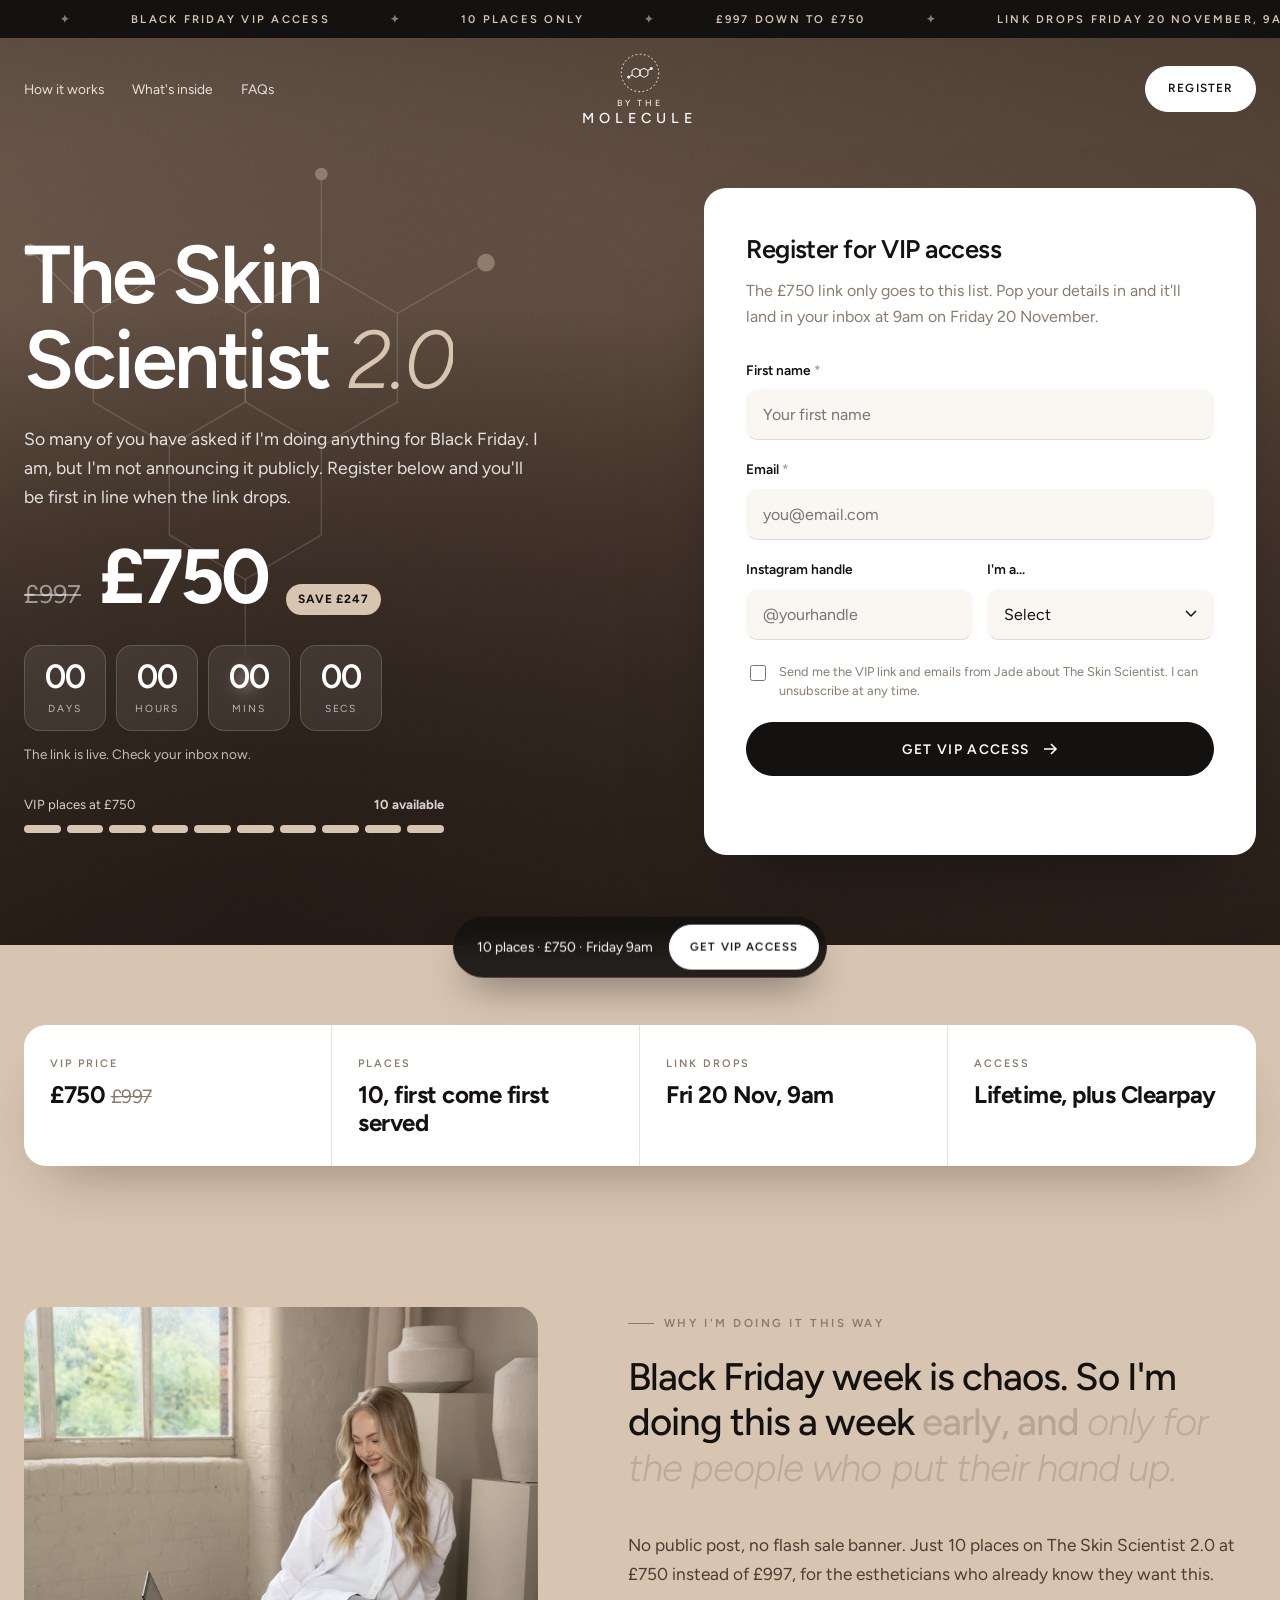
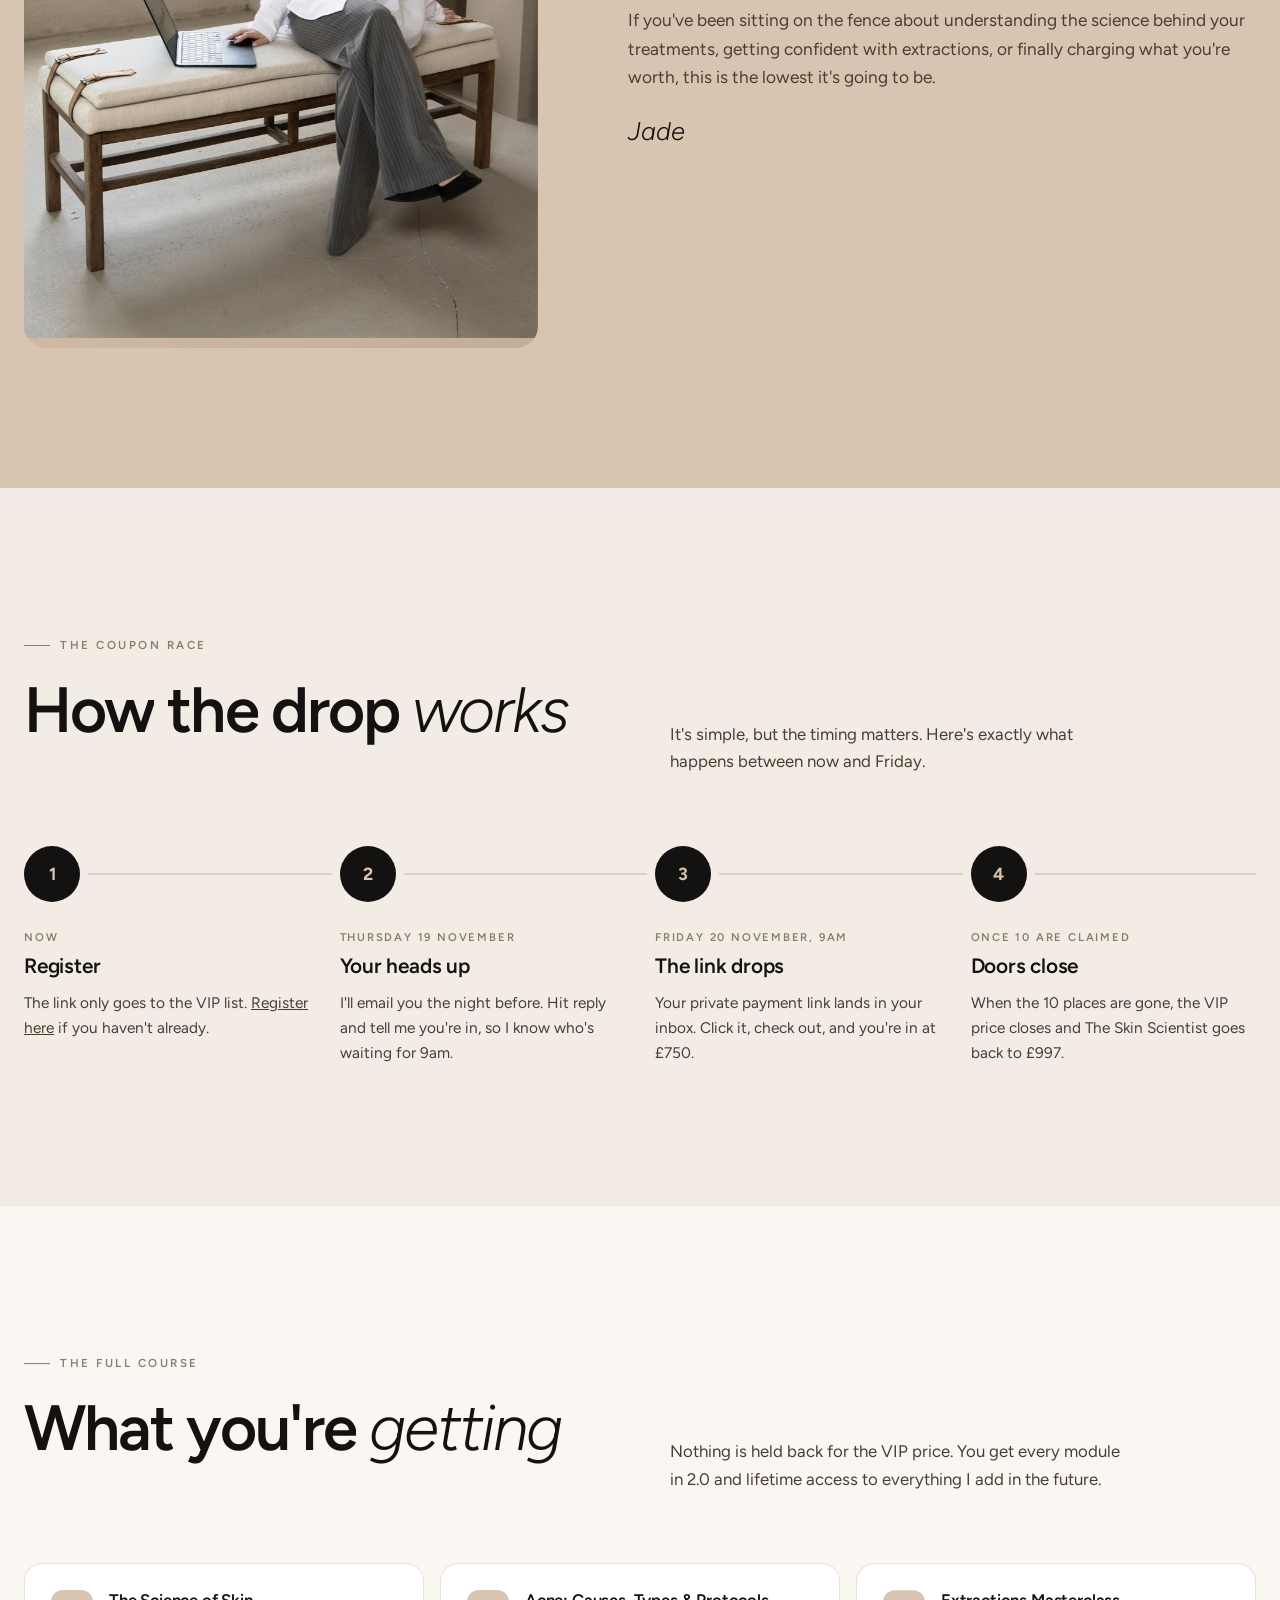
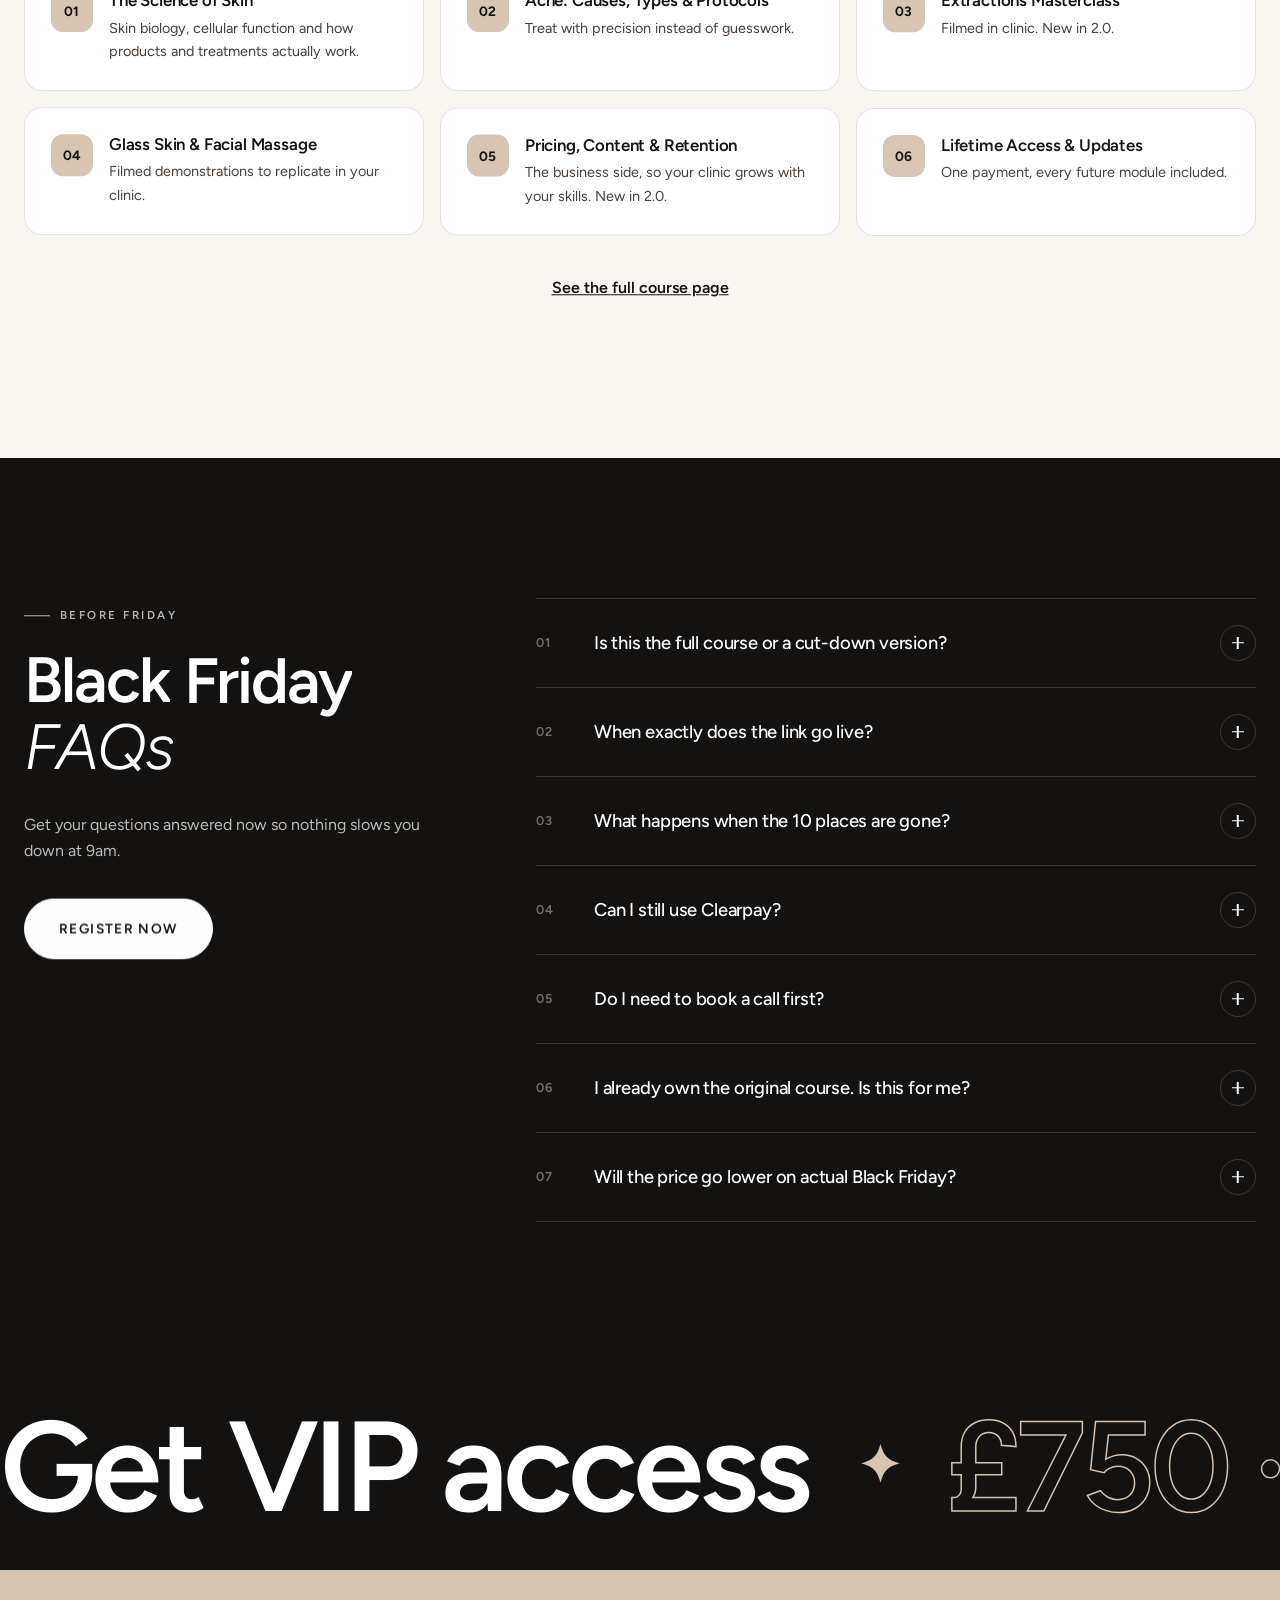
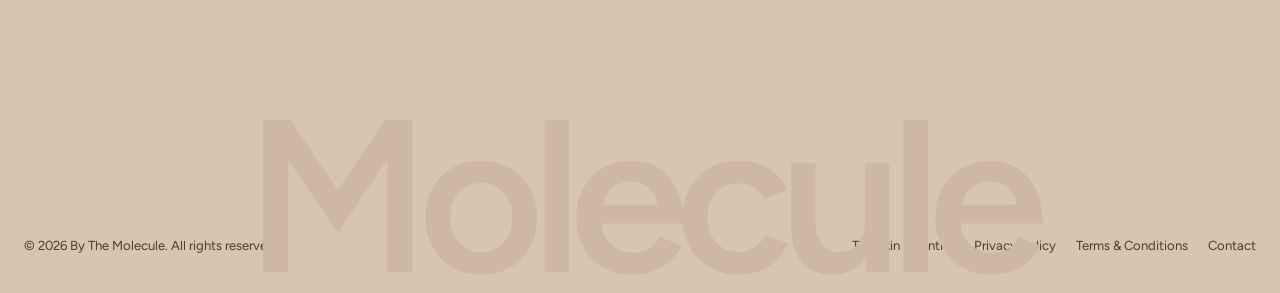
==== commit 31002026: "Skin Scientist: apply flow, book-a-call page, interactive course preview - Switch CTAs from "Enrol n" ====
--- a/black-friday/index.html
+++ b/black-friday/index.html
@@ -85,7 +85,6 @@
 
       <div class="container reg-grid">
         <div>
-          <span class="pill" data-reveal><i></i> Black Friday VIP access</span>
           <h1 data-split>The Skin Scientist <span class="soft">2.0</span></h1>
           <p class="lead" data-reveal>So many of you have asked if I'm doing anything for Black Friday. I am, but I'm not announcing it publicly. Register below and you'll be first in line when the link drops.</p>
 
@@ -170,7 +169,6 @@
         <div class="sticky-media">
           <div class="media" data-clip>
             <img src="../assets/img/jade-laptop.jpg" alt="Jade Irving" loading="lazy">
-            <span class="media-tag"><i></i> A note from Jade</span>
           </div>
         </div>
         <div>
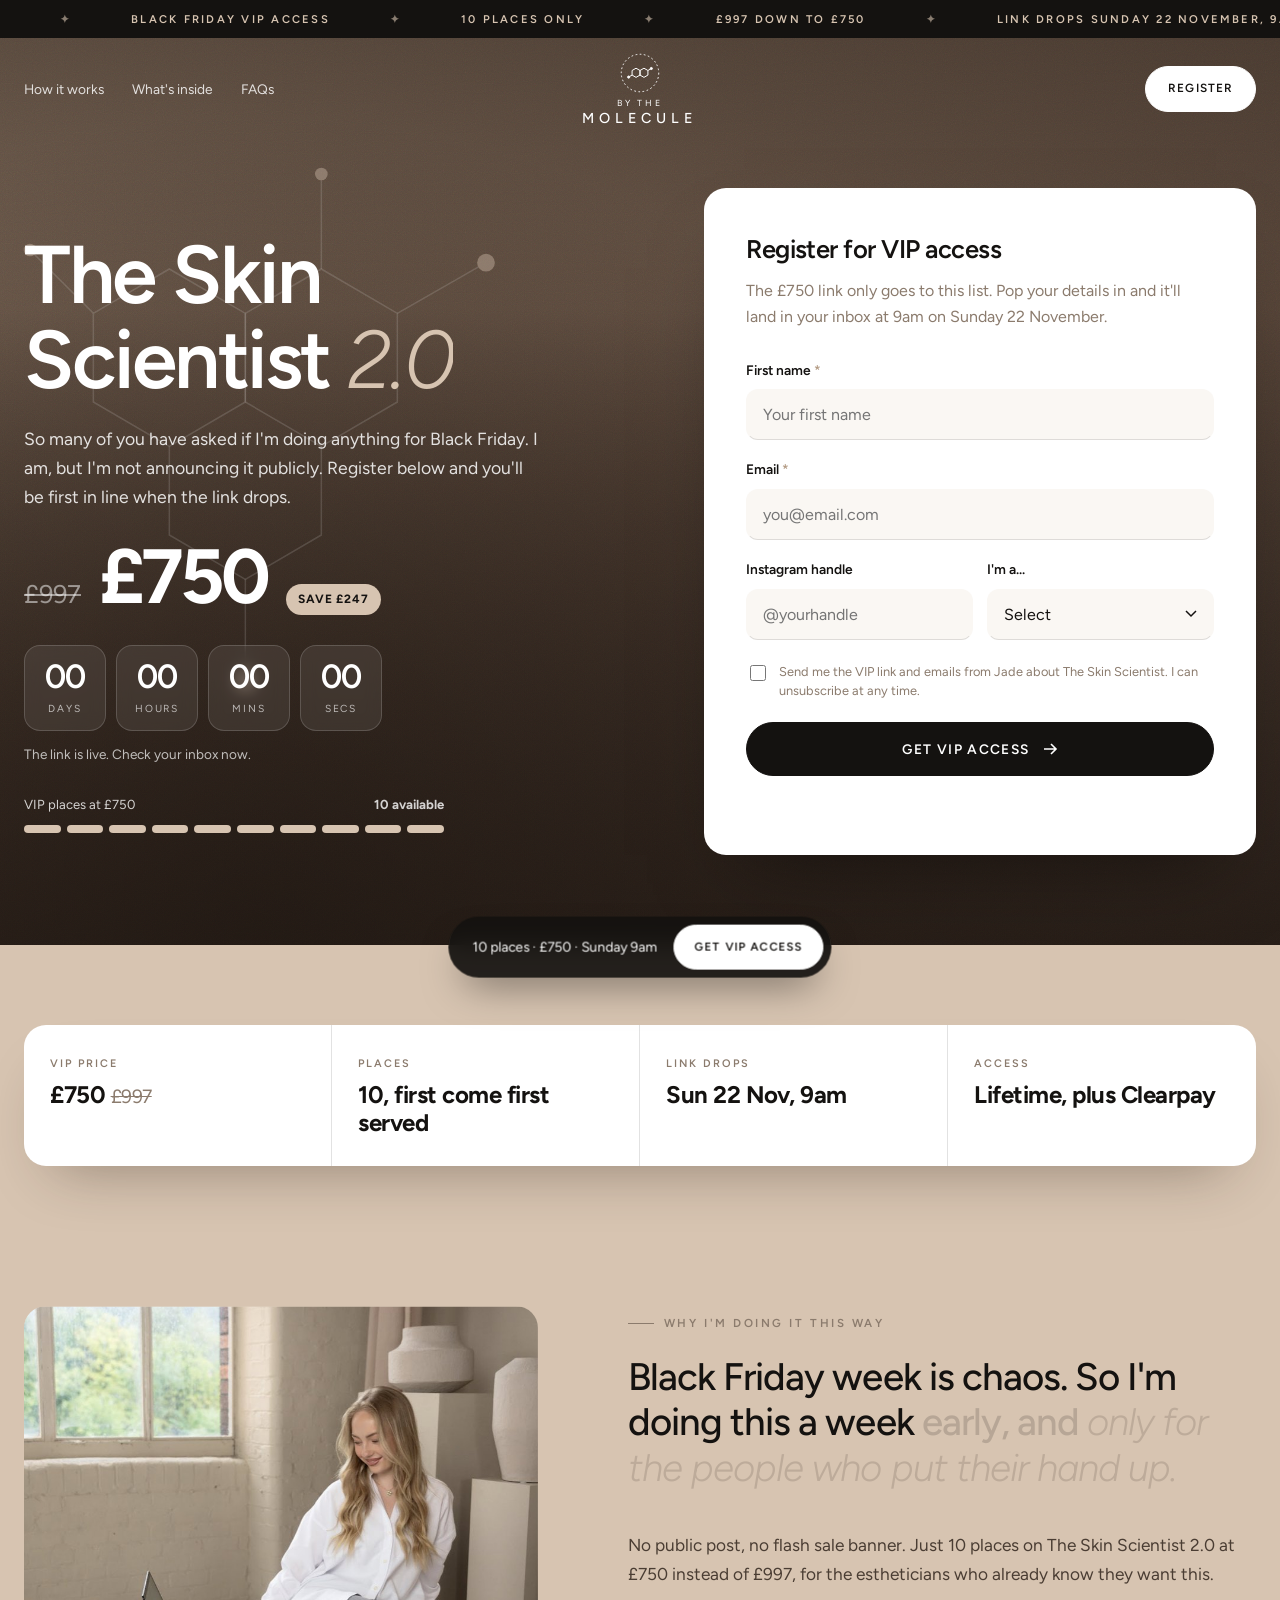
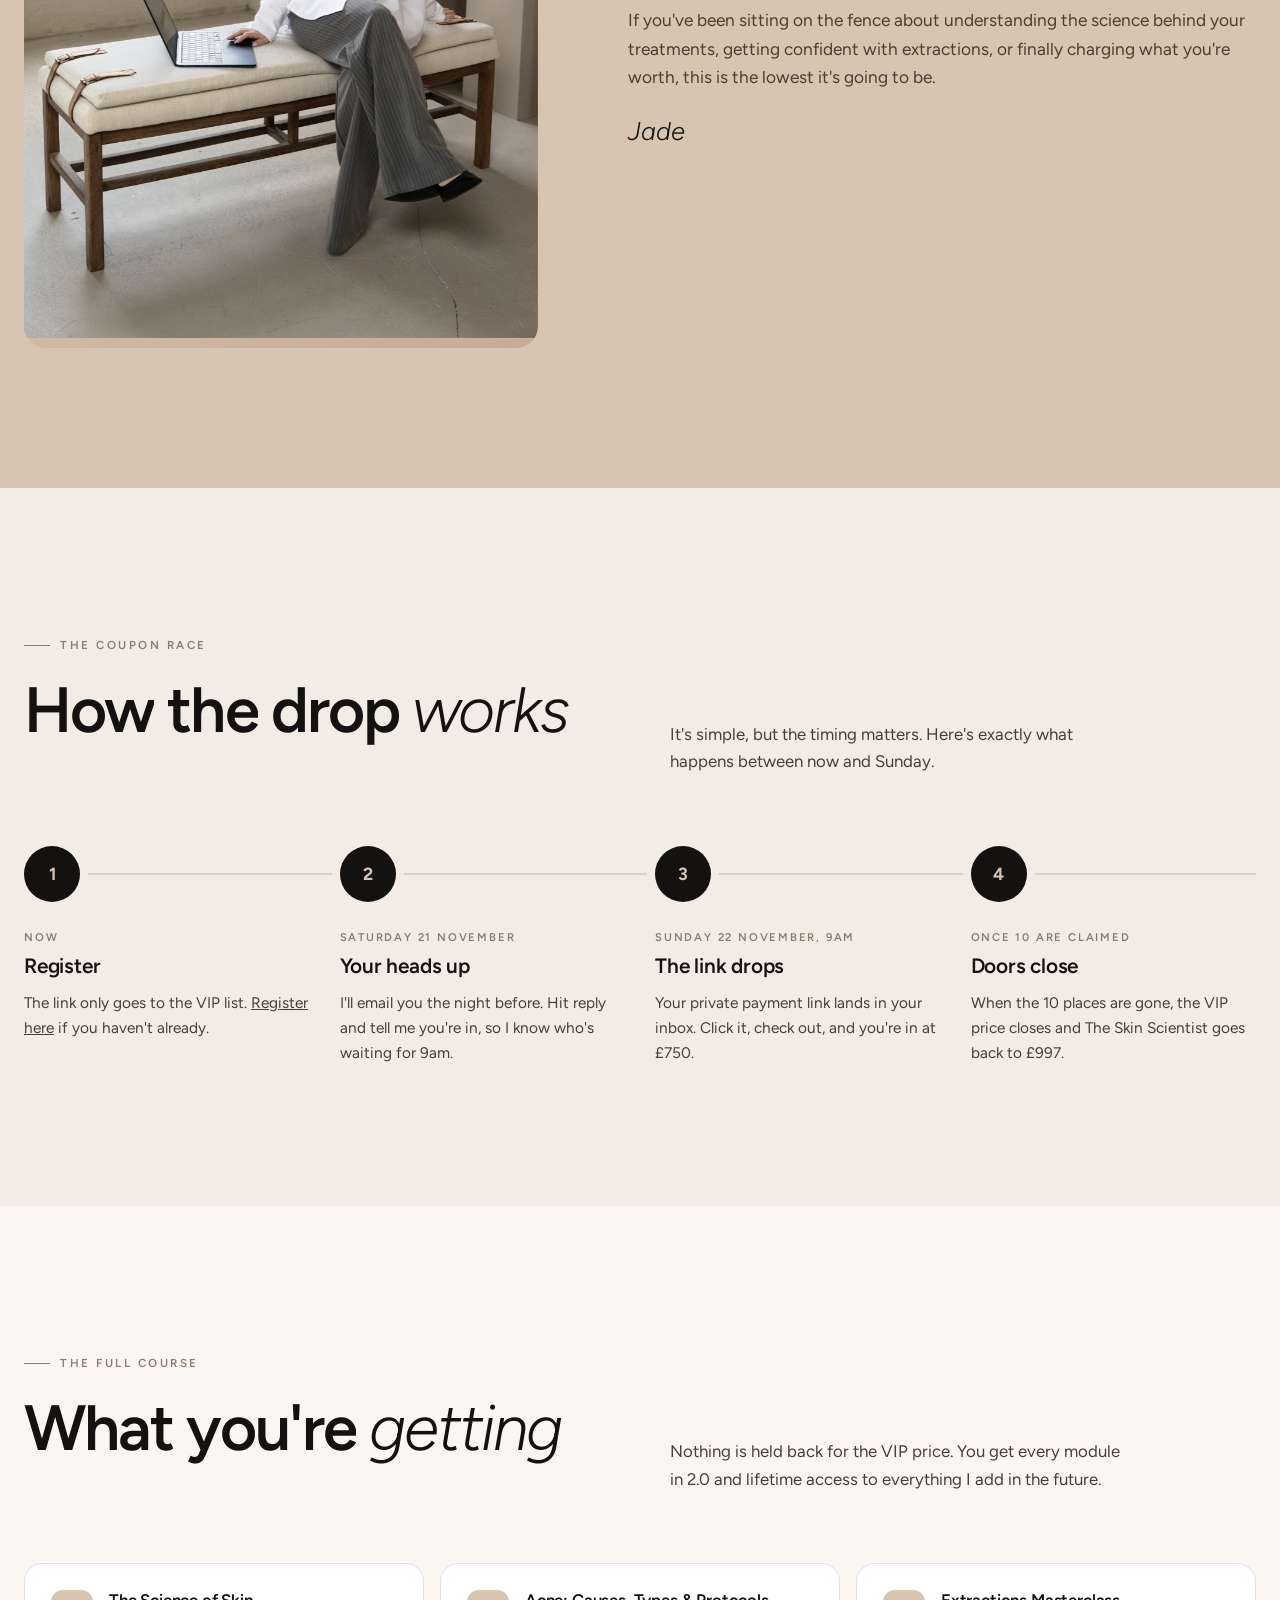
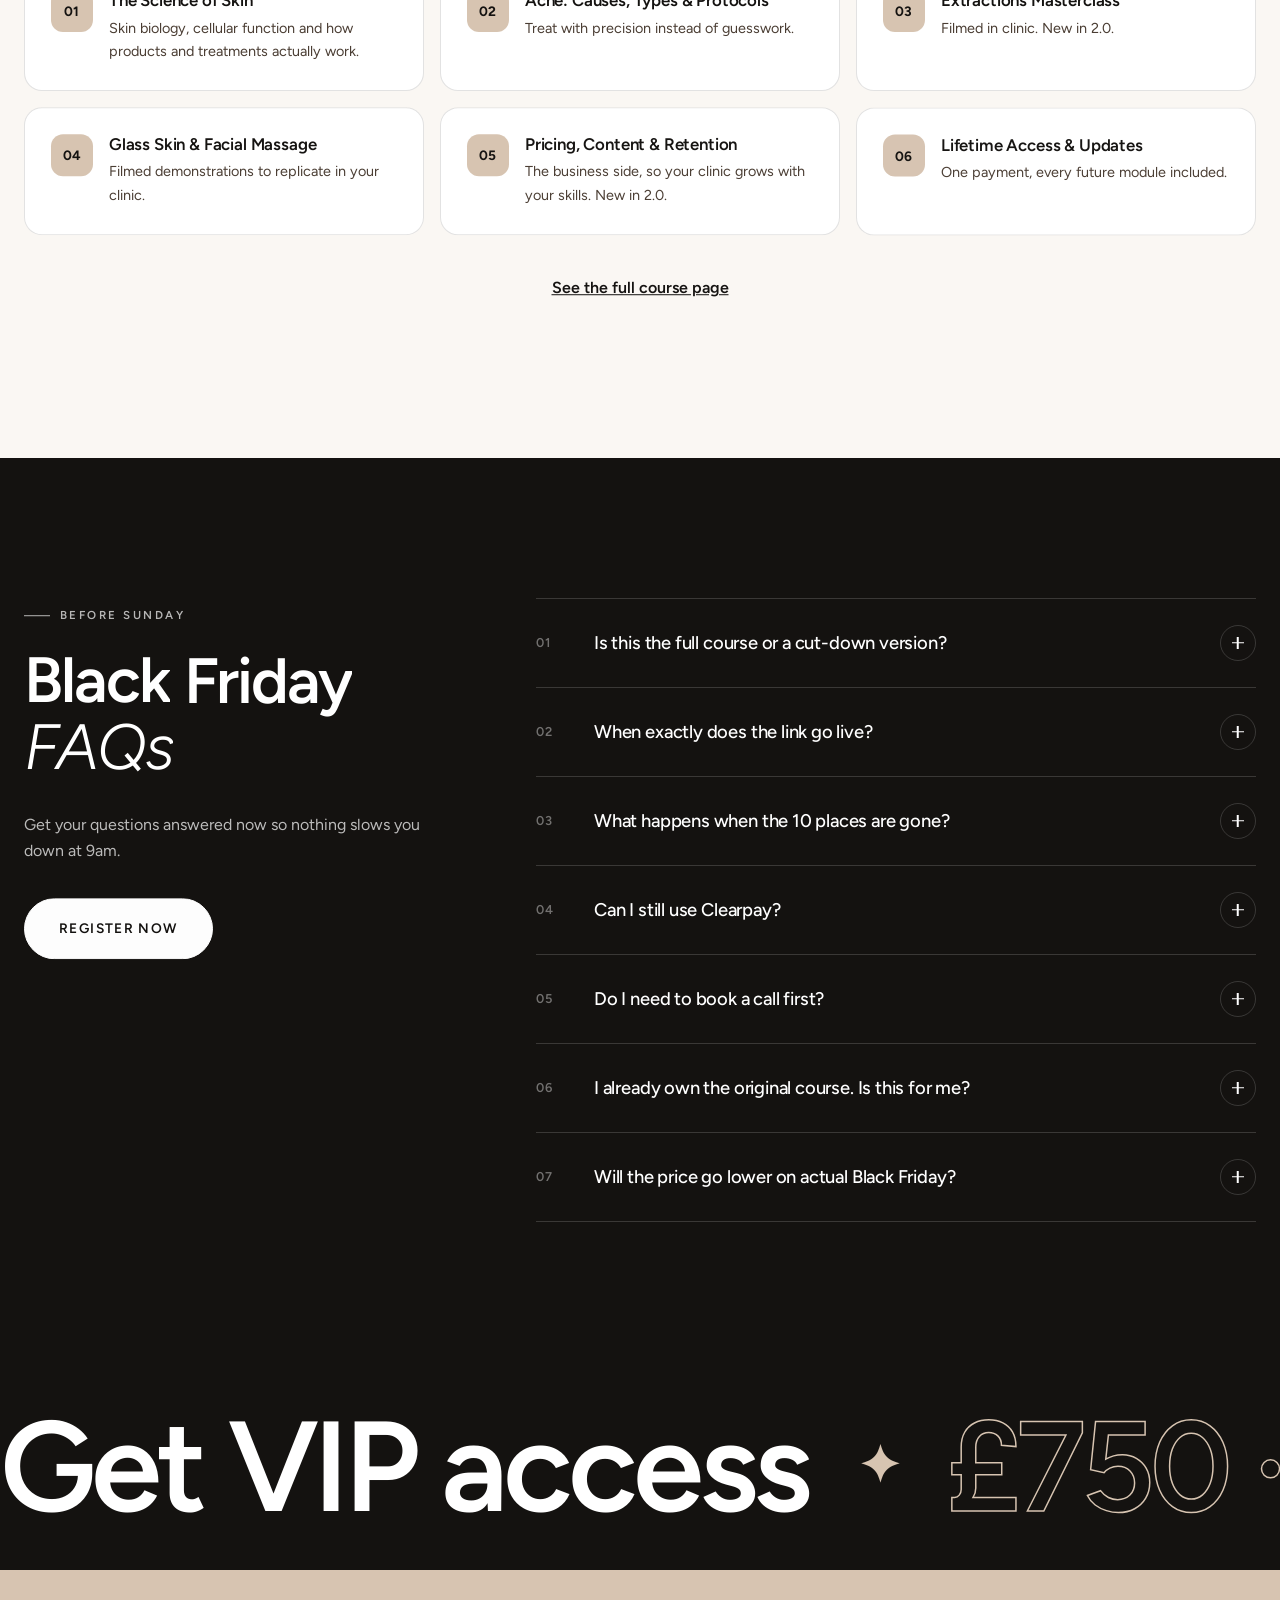
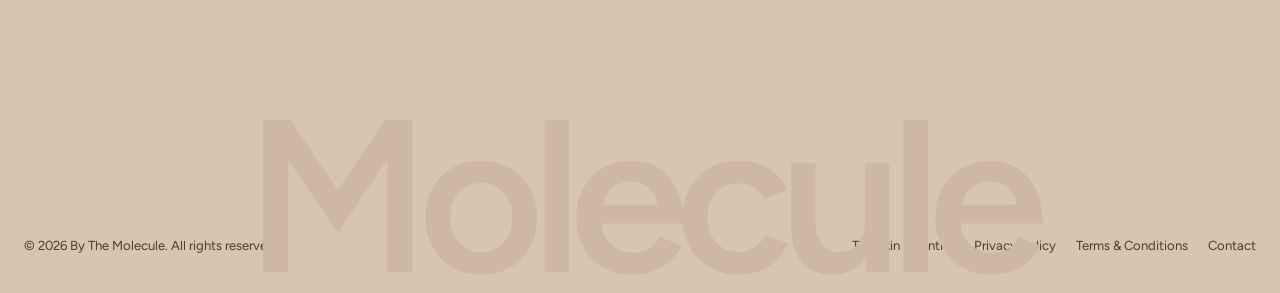
==== commit 5703519f: "Move Black Friday VIP link drop to Sunday 22 November, 9am Countdown now targets 2026-11-22T09:00:00" ====
--- a/black-friday/index.html
+++ b/black-friday/index.html
@@ -4,10 +4,10 @@
   <meta charset="UTF-8">
   <meta name="viewport" content="width=device-width, initial-scale=1">
   <title>Black Friday VIP Access | The Skin Scientist 2.0</title>
-  <meta name="description" content="Register for Black Friday VIP access to The Skin Scientist 2.0. 10 places at £750, link drops Friday 20 November at 9am.">
+  <meta name="description" content="Register for Black Friday VIP access to The Skin Scientist 2.0. 10 places at £750, link drops Sunday 22 November at 9am.">
   <meta name="robots" content="noindex, nofollow">
   <meta property="og:title" content="Black Friday VIP Access | The Skin Scientist 2.0">
-  <meta property="og:description" content="10 places. £750. Link drops Friday 20 November, 9am. VIP list only.">
+  <meta property="og:description" content="10 places. £750. Link drops Sunday 22 November, 9am. VIP list only.">
   <meta property="og:image" content="../assets/img/og-black-friday.jpg">
   <link rel="icon" href="../assets/img/favicon.png">
   <link rel="preconnect" href="https://fonts.googleapis.com">
@@ -25,8 +25,8 @@
 
   <div class="announce" aria-label="Announcement">
     <div class="announce-track">
-      <span>Black Friday VIP access</span><span>10 places only</span><span>£997 down to £750</span><span>Link drops Friday 20 November, 9am</span>
-      <span>Black Friday VIP access</span><span>10 places only</span><span>£997 down to £750</span><span>Link drops Friday 20 November, 9am</span>
+      <span>Black Friday VIP access</span><span>10 places only</span><span>£997 down to £750</span><span>Link drops Sunday 22 November, 9am</span>
+      <span>Black Friday VIP access</span><span>10 places only</span><span>£997 down to £750</span><span>Link drops Sunday 22 November, 9am</span>
     </div>
   </div>
 
@@ -90,13 +90,13 @@
 
           <div class="price-strike" data-reveal><s>£997</s><b>£750</b><span>Save £247</span></div>
 
-          <div class="countdown" data-countdown="2026-11-20T09:00:00Z" aria-label="Countdown to the link drop" data-reveal>
+          <div class="countdown" data-countdown="2026-11-22T09:00:00Z" aria-label="Countdown to the link drop" data-reveal>
             <div><b data-d>00</b><small>Days</small></div>
             <div><b data-h>00</b><small>Hours</small></div>
             <div><b data-m>00</b><small>Mins</small></div>
             <div><b data-s>00</b><small>Secs</small></div>
           </div>
-          <p class="countdown-caption" data-countdown-caption data-reveal>until the VIP link drops: Friday 20 November, 9am UK time</p>
+          <p class="countdown-caption" data-countdown-caption data-reveal>until the VIP link drops: Sunday 22 November, 9am UK time</p>
 
           <div class="places" data-reveal>
             <div class="places-row"><span>VIP places at £750</span><b>10 available</b></div>
@@ -106,7 +106,7 @@
 
         <div class="form-card" data-reveal>
           <h3>Register for VIP access</h3>
-          <p class="form-intro">The £750 link only goes to this list. Pop your details in and it'll land in your inbox at 9am on Friday 20 November.</p>
+          <p class="form-intro">The £750 link only goes to this list. Pop your details in and it'll land in your inbox at 9am on Sunday 22 November.</p>
           <form data-form="vip">
             <div class="field">
               <label for="v-name">First name <span class="req">*</span></label>
@@ -145,7 +145,7 @@
           <div class="form-success" role="status">
             <span class="check"><svg viewBox="0 0 40 40"><path d="M10 21l7 7 14-15"/></svg></span>
             <h3>You're on the list</h3>
-            <p>Watch your inbox at 9am on Friday 20 November. Search for "Skin Scientist" and move my email to your main inbox so the link doesn't get lost.</p>
+            <p>Watch your inbox at 9am on Sunday 22 November. Search for "Skin Scientist" and move my email to your main inbox so the link doesn't get lost.</p>
           </div>
         </div>
       </div>
@@ -157,7 +157,7 @@
         <div class="facts" data-stagger>
           <div><small>VIP price</small><b>£750 <span style="color:var(--muted);font-weight:400;font-size:.8em"><s>£997</s></span></b></div>
           <div><small>Places</small><b>10, first come first served</b></div>
-          <div><small>Link drops</small><b>Fri 20 Nov, 9am</b></div>
+          <div><small>Link drops</small><b>Sun 22 Nov, 9am</b></div>
           <div><small>Access</small><b>Lifetime, plus Clearpay</b></div>
         </div>
       </div>
@@ -191,7 +191,7 @@
             <span class="eyebrow" data-reveal>The coupon race</span>
             <h2 data-split>How the drop <span class="soft">works</span></h2>
           </div>
-          <p data-reveal>It's simple, but the timing matters. Here's exactly what happens between now and Friday.</p>
+          <p data-reveal>It's simple, but the timing matters. Here's exactly what happens between now and Sunday.</p>
         </div>
         <div class="timeline">
           <div class="timeline-line"><i></i></div>
@@ -203,13 +203,13 @@
           </div>
           <div class="t-step" data-reveal>
             <div class="t-dot">2</div>
-            <div class="t-when">Thursday 19 November</div>
+            <div class="t-when">Saturday 21 November</div>
             <h3>Your heads up</h3>
             <p>I'll email you the night before. Hit reply and tell me you're in, so I know who's waiting for 9am.</p>
           </div>
           <div class="t-step" data-reveal>
             <div class="t-dot">3</div>
-            <div class="t-when">Friday 20 November, 9am</div>
+            <div class="t-when">Sunday 22 November, 9am</div>
             <h3>The link drops</h3>
             <p>Your private payment link lands in your inbox. Click it, check out, and you're in at £750.</p>
           </div>
@@ -249,17 +249,17 @@
     <section class="section section--dark" id="faq">
       <div class="container faq-wrap">
         <div class="faq-side">
-          <span class="eyebrow light" data-reveal>Before Friday</span>
+          <span class="eyebrow light" data-reveal>Before Sunday</span>
           <h2 data-split>Black Friday <span class="soft">FAQs</span></h2>
           <p data-reveal>Get your questions answered now so nothing slows you down at 9am.</p>
           <a href="#register" class="btn btn--light magnetic" data-reveal style="margin-top:16px">Register now</a>
         </div>
         <div>
           <div class="faq-item"><button class="faq-q" aria-expanded="false"><span class="num">01</span>Is this the full course or a cut-down version?<span class="pm"></span></button><div class="faq-a"><div><p>The full course. Every module in The Skin Scientist 2.0, including the extractions masterclass and the business modules, with lifetime access and all future updates.</p></div></div></div>
-          <div class="faq-item"><button class="faq-q" aria-expanded="false"><span class="num">02</span>When exactly does the link go live?<span class="pm"></span></button><div class="faq-a"><div><p>9am UK time on Friday 20 November. It goes to the VIP list by email, so make sure you've registered and my emails are landing in your main inbox.</p></div></div></div>
+          <div class="faq-item"><button class="faq-q" aria-expanded="false"><span class="num">02</span>When exactly does the link go live?<span class="pm"></span></button><div class="faq-a"><div><p>9am UK time on Sunday 22 November. It goes to the VIP list by email, so make sure you've registered and my emails are landing in your main inbox.</p></div></div></div>
           <div class="faq-item"><button class="faq-q" aria-expanded="false"><span class="num">03</span>What happens when the 10 places are gone?<span class="pm"></span></button><div class="faq-a"><div><p>The VIP price closes and the course goes back to £997. There won't be a second round at this price.</p></div></div></div>
           <div class="faq-item"><button class="faq-q" aria-expanded="false"><span class="num">04</span>Can I still use Clearpay?<span class="pm"></span></button><div class="faq-a"><div><p>Yes. You can split the £750 into interest-free instalments using Clearpay at checkout.</p></div></div></div>
-          <div class="faq-item"><button class="faq-q" aria-expanded="false"><span class="num">05</span>Do I need to book a call first?<span class="pm"></span></button><div class="faq-a"><div><p>No. This is a direct checkout link, so you can enrol straight away. If you have questions, DM me on Instagram before Friday and I'll answer them.</p></div></div></div>
+          <div class="faq-item"><button class="faq-q" aria-expanded="false"><span class="num">05</span>Do I need to book a call first?<span class="pm"></span></button><div class="faq-a"><div><p>No. This is a direct checkout link, so you can enrol straight away. If you have questions, DM me on Instagram before Sunday and I'll answer them.</p></div></div></div>
           <div class="faq-item"><button class="faq-q" aria-expanded="false"><span class="num">06</span>I already own the original course. Is this for me?<span class="pm"></span></button><div class="faq-a"><div><p>You already have access to 2.0, including the new extractions and business modules, at no extra cost. You don't need to buy again.</p></div></div></div>
           <div class="faq-item"><button class="faq-q" aria-expanded="false"><span class="num">07</span>Will the price go lower on actual Black Friday?<span class="pm"></span></button><div class="faq-a"><div><p>No. This is the only Black Friday offer on The Skin Scientist this year, and it's only for the VIP list.</p></div></div></div>
         </div>
@@ -291,7 +291,7 @@
   </footer>
 
   <div class="sticky-cta">
-    <span>10 places · £750 · Friday 9am</span>
+    <span>10 places · £750 · Sunday 9am</span>
     <a href="#register" class="btn btn--light">Get VIP access</a>
   </div>
 
